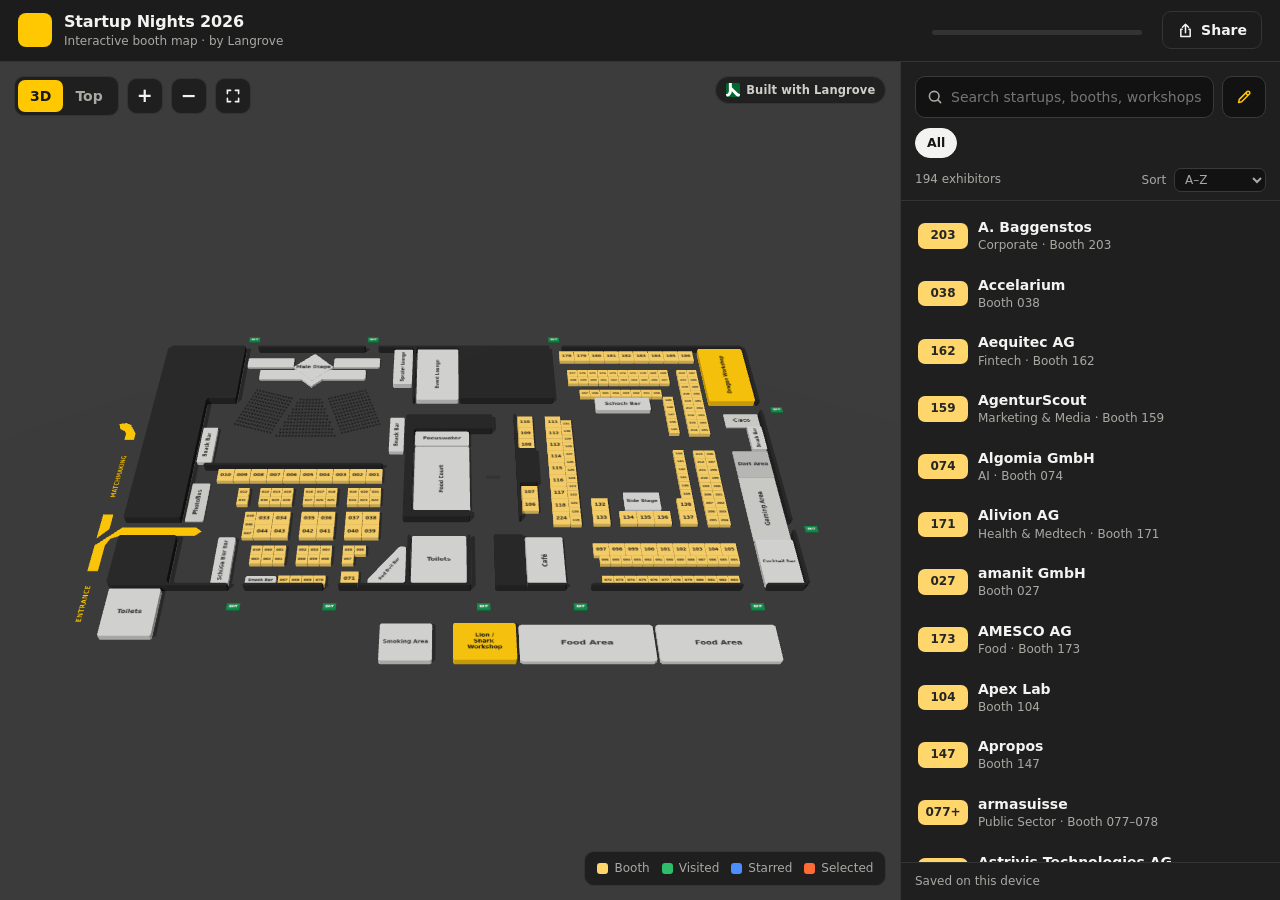
==== site/index.html @ 7b2c3d06 "Add a public live chat with photo uploads Everyone at the event can read the chat; signed-in visitor" ====
<!doctype html>
<html lang="en">
<head>
  <meta charset="utf-8">
  <meta name="viewport" content="width=device-width, initial-scale=1, viewport-fit=cover, interactive-widget=resizes-content">
  <title>Startup Nights 2026 Booth Map</title>
  <meta name="description" content="Interactive 3D floor plan of Startup Nights 2026: find every startup's booth, read what they do, mark booths you visited and keep notes.">
  <meta name="theme-color" content="#1c1c1c">
  <meta name="apple-mobile-web-app-capable" content="yes">
  <meta name="mobile-web-app-capable" content="yes">
  <meta name="apple-mobile-web-app-status-bar-style" content="black-translucent">
  <meta name="apple-mobile-web-app-title" content="SN26 Map">
  <link rel="apple-touch-icon" href="icon-180.png">
  <link rel="manifest" href="manifest.webmanifest">
  <link rel="icon" href="data:image/svg+xml,%3Csvg xmlns='http://www.w3.org/2000/svg' viewBox='0 0 32 32'%3E%3Crect width='32' height='32' rx='7' fill='%231c1c1c'/%3E%3Crect x='7' y='7' width='8' height='8' rx='2' fill='%23ffc800'/%3E%3Crect x='17' y='7' width='8' height='8' rx='2' fill='%232ebd6b'/%3E%3Crect x='7' y='17' width='8' height='8' rx='2' fill='%234c8dff'/%3E%3Crect x='17' y='17' width='8' height='8' rx='2' fill='%23ffc800'/%3E%3C/svg%3E">
  <link rel="stylesheet" href="css/app.css">
</head>
<body>
  <header class="topbar">
    <div class="brand">
      <span class="brand-mark" aria-hidden="true"></span>
      <div>
        <h1>Startup Nights 2026</h1>
        <p><span class="sub-long">Interactive booth map · by Langrove</span><span class="sub-short">created by Langrove</span></p>
      </div>
    </div>
    <div class="progress" id="progress" aria-live="polite">
      <div class="progress-text" id="progressText"><strong id="visitedCount">0</strong> of <span id="totalCount">0</span> visited · <span id="starCount">0</span> starred</div>
      <div class="progress-text" id="progressSignedOut" hidden>Sign in to track the booths you visit</div>
      <div class="progress-bar" aria-hidden="true"><span id="progressFill"></span></div>
    </div>
    <div class="account">
      <span class="sync" id="syncStatus" hidden></span>
      <button class="btn ghost chat-btn" id="chatBtn" type="button" aria-label="Open the live chat" aria-controls="chat" aria-expanded="false" hidden><svg viewBox="0 0 20 20" width="17" height="17" aria-hidden="true"><path d="M4 3.8h12a1.6 1.6 0 0 1 1.6 1.6v7.2a1.6 1.6 0 0 1-1.6 1.6H9.2l-4.1 3v-3H4a1.6 1.6 0 0 1-1.6-1.6V5.4A1.6 1.6 0 0 1 4 3.8z" fill="none" stroke="currentColor" stroke-width="1.7" stroke-linejoin="round"/></svg><span class="chat-label">Live chat</span><span class="chat-badge" id="chatBadge" hidden></span></button>
      <button class="btn ghost share-btn" id="shareBtn" type="button" aria-label="Share the booth map"><svg viewBox="0 0 20 20" width="17" height="17" aria-hidden="true"><path d="M10 12.5V2.8M6.4 6.2L10 2.6l3.6 3.6M6 8.5H4.5v8.5h11V8.5H14" fill="none" stroke="currentColor" stroke-width="1.8" stroke-linecap="round" stroke-linejoin="round"/></svg><span class="share-label">Share</span></button>
      <button class="btn ghost" id="accountBtn" type="button">Sign in</button>
    </div>
  </header>

  <main class="layout">
    <section class="map-pane" aria-label="Floor plan">
      <div class="map" id="map"></div>

      <div class="map-tools" role="toolbar" aria-label="Map controls">
        <div class="seg" role="group" aria-label="View">
          <button type="button" id="view3d" class="active" aria-pressed="true">3D</button>
          <button type="button" id="view2d" aria-pressed="false">Top</button>
        </div>
        <button type="button" class="icon-btn" id="zoomIn" aria-label="Zoom in">+</button>
        <button type="button" class="icon-btn" id="zoomOut" aria-label="Zoom out">−</button>
        <button type="button" class="icon-btn" id="resetView" aria-label="Show the whole hall" title="Show the whole hall">
          <svg viewBox="0 0 20 20" width="16" height="16" aria-hidden="true"><path d="M3 7V3h4M13 3h4v4M17 13v4h-4M7 17H3v-4" fill="none" stroke="currentColor" stroke-width="2" stroke-linecap="round"/></svg>
        </button>
      </div>

      <div class="legend" aria-label="Legend">
        <span><i style="--c: var(--booth)"></i>Booth</span>
        <span><i style="--c: var(--visited)"></i>Visited</span>
        <span><i style="--c: var(--star)"></i>Starred</span>
        <span><i style="--c: var(--selected)"></i>Selected</span>
      </div>

      <button type="button" class="made-by" id="madeBy" title="This map was built with Langrove. Tap to see the Langrove booth.">
        <img src="img/langrove-logo.svg" alt="" width="14" height="14"><span><span class="made-long">Built with </span>Langrove</span>
      </button>

      <div class="welcome" id="welcome" role="status" hidden>
        <p><strong>Welcome!</strong> Have a great time at Startup Nights. This map was built by Langrove, say hi at booth 082.</p>
        <button type="button" class="welcome-close" id="welcomeClose">Got it</button>
      </div>

      <div class="tooltip" id="tooltip" role="status" hidden></div>
      <div class="gesture-hint" id="gestureHint" hidden>Drag to rotate · pinch to zoom · two fingers to move</div>
      <div class="name-tag" id="nameTag" hidden></div>

      <article class="detail" id="detail" hidden aria-labelledby="detailName">
        <button type="button" class="close" id="detailClose" aria-label="Close details">×</button>
        <div class="detail-head">
          <div class="chips" id="detailChips"></div>
          <h2 id="detailName"></h2>
        </div>
        <p class="detail-desc" id="detailDesc"></p>
        <div class="detail-links" id="detailLinks"></div>
        <div id="personalSection">
        <div class="detail-actions" id="detailActions">
          <button type="button" class="toggle visited" id="toggleVisited" aria-pressed="false">
            <svg viewBox="0 0 20 20" width="16" height="16" aria-hidden="true"><path d="M4 10.5l4 4 8-9" fill="none" stroke="currentColor" stroke-width="2.4" stroke-linecap="round" stroke-linejoin="round"/></svg>
            <span>Mark visited</span>
          </button>
          <button type="button" class="toggle star" id="toggleStar" aria-pressed="false">
            <svg viewBox="0 0 20 20" width="16" height="16" aria-hidden="true"><path d="M10 2.5l2.3 4.8 5.2.7-3.8 3.6.9 5.2L10 14.3l-4.6 2.5.9-5.2L2.5 8l5.2-.7z" fill="currentColor"/></svg>
            <span>Interested</span>
          </button>
        </div>
        <div id="notesBlock">
          <label class="notes-label" for="noteInput"><span>My notes <span class="private">only you can see them</span></span></label>
          <textarea id="noteInput" rows="3" maxlength="4000" placeholder="Who did you talk to? Follow-ups, ideas…"></textarea>
        </div>
        <div class="signin-prompt" id="signinPrompt" hidden>
          <p>Sign in to mark booths you visited and keep private notes.</p>
          <button type="button" class="btn primary small" id="signinFromDetail">Sign in</button>
        </div>
        </div>

        <section class="booth-notes" id="boothNotes" hidden aria-labelledby="boothNotesTitle">
          <h3 id="boothNotesTitle">Your booth: visitor notes <span class="count" id="boothNotesCount"></span></h3>
          <p class="private-line">Only you can see these. Note who stopped by and their feedback.</p>
          <form id="boothNoteForm" class="bn-form" novalidate>
            <div class="bn-row">
              <input id="bnPerson" type="text" maxlength="200" placeholder="Visitor name" aria-label="Visitor name" autocomplete="off">
              <input id="bnContact" type="text" maxlength="200" placeholder="Company, email or phone" aria-label="Company, email or phone (optional)" autocomplete="off">
            </div>
            <textarea id="bnNote" rows="2" maxlength="4000" placeholder="Feedback, questions, follow-up…" aria-label="Feedback"></textarea>
            <div class="bn-actions">
              <button type="button" class="btn ghost small" id="bnExport">Export</button>
              <button type="submit" class="btn primary small">Add note</button>
            </div>
          </form>
          <ul class="bn-list" id="boothNoteList"></ul>
        </section>

        <button type="button" class="link-btn" id="ownBoothBtn"></button>
      </article>

      <div class="loading" id="loading">Loading the hall…</div>
    </section>

    <aside class="sidebar" aria-label="Exhibitors and places">
      <button type="button" class="sheet-handle" id="sheetHandle" aria-label="Hide the list and show the map" aria-expanded="true"><span></span></button>
      <div class="side-head">
        <div class="search-row">
          <div class="search" id="searchBox">
            <svg viewBox="0 0 20 20" width="16" height="16" aria-hidden="true"><circle cx="9" cy="9" r="6" fill="none" stroke="currentColor" stroke-width="2"/><path d="M13.5 13.5L17 17" stroke="currentColor" stroke-width="2" stroke-linecap="round"/></svg>
            <input id="search" type="search" placeholder="Search startups, booths, workshops…" autocomplete="off" aria-label="Search exhibitors and places">
            <button type="button" class="search-clear" id="searchClear" aria-label="Clear search" title="Clear search" hidden><svg viewBox="0 0 20 20" width="12" height="12" aria-hidden="true"><path d="M5.5 5.5l9 9M14.5 5.5l-9 9" stroke="currentColor" stroke-width="2.6" stroke-linecap="round"/></svg></button>
          </div>
          <button type="button" class="notes-btn" id="notesBtn" aria-label="My notes" title="My notes" aria-pressed="false"><svg viewBox="0 0 20 20" width="18" height="18" aria-hidden="true"><path d="M4 16l.8-3.4 8.6-8.6a1.6 1.6 0 0 1 2.3 0l.3.3a1.6 1.6 0 0 1 0 2.3l-8.6 8.6L4 16z" fill="none" stroke="currentColor" stroke-width="1.7" stroke-linejoin="round"/><path d="M11.8 5.6l2.6 2.6" stroke="currentColor" stroke-width="1.7"/></svg></button>
          <button type="button" class="notes-btn chat-btn-sm" id="chatBtnSm" aria-label="Open the live chat" title="Live chat" aria-controls="chat" aria-expanded="false" hidden><svg viewBox="0 0 20 20" width="19" height="19" aria-hidden="true"><path d="M4 3.8h12a1.6 1.6 0 0 1 1.6 1.6v7.2a1.6 1.6 0 0 1-1.6 1.6H9.2l-4.1 3v-3H4a1.6 1.6 0 0 1-1.6-1.6V5.4A1.6 1.6 0 0 1 4 3.8z" fill="none" stroke="currentColor" stroke-width="1.7" stroke-linejoin="round"/></svg><span class="chat-badge" id="chatBadgeSm" hidden></span></button>
        </div>
        <div class="filters" role="group" aria-label="Filter">
          <button type="button" class="chip active" data-filter="all" aria-pressed="true">All</button>
          <button type="button" class="chip" data-filter="notes" aria-pressed="false">Notes</button>
          <button type="button" class="chip" data-filter="places" aria-pressed="false">Places</button>
          <button type="button" class="chip" data-filter="star" aria-pressed="false">Starred</button>
          <button type="button" class="chip" data-filter="todo" aria-pressed="false">To visit</button>
          <button type="button" class="chip" data-filter="visited" aria-pressed="false">Visited</button>
        </div>
        <div class="list-meta">
          <span id="resultCount"></span>
          <label class="sort">Sort
            <select id="sort" aria-label="Sort exhibitors">
              <option value="name">A–Z</option>
              <option value="booth">Booth no.</option>
            </select>
          </label>
        </div>
      </div>
      <div class="notes-composer" id="notesComposer" hidden>
        <label class="nc-label" for="gnInput"><span id="gnLabel">New note</span><span class="private">only you can see your notes</span></label>
        <textarea id="gnInput" rows="3" maxlength="8000" placeholder="People you met, ideas, things to follow up…"></textarea>
        <div class="nc-actions">
          <button type="button" class="btn ghost small" id="gnCancel" hidden>Cancel</button>
          <button type="button" class="btn primary small" id="gnSave">Add note</button>
        </div>
      </div>
      <ul class="list" id="list" aria-label="Startups"></ul>
      <div class="side-foot">
        <button type="button" class="btn ghost small" id="exportBtn">Export my notes</button>
        <span class="foot-note" id="footNote">Sign in to save marks and notes</span>
      </div>
    </aside>

    <section class="chat" id="chat" aria-labelledby="chatTitle" hidden>
      <div class="chat-head">
        <span class="chat-dot" id="chatDot" aria-hidden="true"></span>
        <div class="chat-titles">
          <h2 id="chatTitle">Live chat</h2>
          <p id="chatSub">Everyone at the event can read this</p>
        </div>
        <button type="button" class="close" id="chatClose" aria-label="Close the chat">×</button>
      </div>
      <div class="chat-body">
        <div class="chat-scroll" id="chatScroll">
          <button type="button" class="link-btn chat-older" id="chatOlder" hidden>Load earlier messages</button>
          <ol class="chat-list" id="chatList" aria-label="Messages"></ol>
          <p class="chat-empty" id="chatEmpty" hidden>No messages yet. Say hi to everyone at Startup Nights!</p>
        </div>
        <button type="button" class="chat-jump" id="chatJump" hidden>New messages ↓</button>
      </div>
      <div class="chat-foot">
        <div class="chat-signin" id="chatSignin" hidden>
          <p>Sign in with your email to post. Your email is never shown.</p>
          <button type="button" class="btn primary" id="chatSigninBtn">Sign in to chat</button>
        </div>
        <form class="chat-name" id="chatNameForm" novalidate hidden>
          <label for="chatNameInput">Your name in the chat</label>
          <div class="chat-name-row">
            <input id="chatNameInput" type="text" maxlength="30" autocomplete="nickname" placeholder="e.g. Anna from Acme" required>
            <button type="submit" class="btn primary" id="chatNameSave">Join</button>
          </div>
          <p class="chat-fine">Everyone can see this name. Your email stays private.</p>
          <p class="form-error" id="chatNameError" role="alert"></p>
        </form>
        <form class="chat-compose" id="chatForm" novalidate hidden>
          <div class="chat-attach" id="chatAttach" hidden>
            <img id="chatPreview" alt="Photo to send">
            <span id="chatAttachInfo">Photo ready to send</span>
            <button type="button" class="chat-attach-x" id="chatAttachRemove" aria-label="Remove the photo">×</button>
          </div>
          <div class="chat-row">
            <button type="button" class="chat-icon" id="chatPhotoBtn" aria-label="Add a photo" title="Add a photo"><svg viewBox="0 0 20 20" width="20" height="20" aria-hidden="true"><rect x="2.5" y="4" width="15" height="12" rx="2" fill="none" stroke="currentColor" stroke-width="1.7"/><circle cx="7.2" cy="8.4" r="1.5" fill="currentColor"/><path d="M3 14.2l4.3-3.6 3.2 2.6 2.4-1.9 4.2 3.4" fill="none" stroke="currentColor" stroke-width="1.6" stroke-linejoin="round"/></svg></button>
            <input type="file" id="chatFile" accept="image/*" hidden>
            <textarea id="chatInput" rows="1" maxlength="1000" enterkeyhint="send" placeholder="Message everyone…" aria-label="Message"></textarea>
            <button type="submit" class="chat-send" id="chatSend" aria-label="Send"><svg viewBox="0 0 20 20" width="18" height="18" aria-hidden="true"><path d="M10 16V4.5M5 9l5-5 5 5" fill="none" stroke="currentColor" stroke-width="2.2" stroke-linecap="round" stroke-linejoin="round"/></svg></button>
          </div>
          <p class="form-error chat-error" id="chatError" role="alert"></p>
          <p class="chat-fine">Posting as <strong id="chatAs"></strong> · <button type="button" class="link-btn" id="chatRename">Change name</button></p>
        </form>
      </div>
    </section>
  </main>

  <dialog class="modal" id="authModal" aria-labelledby="authTitle">
    <form method="dialog" class="modal-body" id="authForm" novalidate>
      <button type="button" class="close" id="authClose" aria-label="Close">×</button>
      <h2 id="authTitle">Sign in</h2>
      <p class="muted" id="authIntro">Sign in with your email to mark booths you visit and keep private notes. Only you can see them, on any device.</p>
      <div id="stepEmail">
        <label for="authEmail">Email</label>
        <input id="authEmail" type="email" autocomplete="email" inputmode="email" placeholder="you@example.com" required>
      </div>
      <div id="stepCode" hidden>
        <label for="authCode">6-digit code sent to <span id="authEmailEcho"></span></label>
        <input id="authCode" type="text" inputmode="numeric" autocomplete="one-time-code" pattern="[0-9]*" maxlength="8" placeholder="123456">
      </div>
      <div id="stepSignedIn" hidden>
        <p>Signed in as <strong id="authWho"></strong>. Your marks and notes are private to this account.</p>
        <p class="muted" id="authOwnBooth"></p>
        <button type="button" class="link-btn danger-link" id="authDeleteStart">Delete my account</button>
      </div>
      <div id="stepDelete" hidden>
        <p>This permanently deletes your account, the booths you marked, your notes and any visitor notes for your booth. This cannot be undone.</p>
      </div>
      <p class="form-error" id="authError" role="alert"></p>
      <div class="modal-actions">
        <button type="button" class="btn ghost" id="authBrowse" hidden>Just browse the map</button>
        <button type="button" class="btn ghost" id="authBack" hidden>Use another email</button>
        <button type="button" class="btn ghost" id="authCancelDelete" hidden>Keep my account</button>
        <button type="submit" class="btn primary" id="authSubmit">Send code</button>
      </div>
    </form>
  </dialog>

  <dialog class="modal share-modal" id="shareModal" aria-labelledby="shareTitle">
    <div class="modal-body">
      <button type="button" class="close" id="shareClose" aria-label="Close">×</button>
      <h2 id="shareTitle">Share the booth map</h2>
      <p class="muted">Scan the code to open the map on another phone, or send the link.</p>
      <img class="share-qr" src="img/qr-live.svg" alt="QR code for startup-nights-2026.ttm.devcore.build" width="200" height="200">
      <div class="share-url">
        <input id="shareUrl" type="text" readonly aria-label="Link to the booth map">
        <button type="button" class="btn primary" id="copyLink">Copy link</button>
      </div>
      <div class="share-targets">
        <a class="share-target" id="shareWhatsApp" target="_blank" rel="noopener noreferrer">
          <span class="st-icon" style="--c:#25d366"><svg viewBox="0 0 24 24" width="20" height="20" aria-hidden="true"><path d="M12 3.2a8.7 8.7 0 0 0-7.5 13.1L3.3 20.8l4.6-1.2A8.7 8.7 0 1 0 12 3.2z" fill="none" stroke="#fff" stroke-width="1.8" stroke-linejoin="round"/><path d="M9.2 8.3c.2-.4.4-.4.7-.4h.5c.2 0 .4 0 .5.4l.7 1.6c.1.2 0 .4-.1.6l-.5.6c.6 1.1 1.5 2 2.6 2.6l.6-.5c.2-.2.4-.2.6-.1l1.6.7c.3.1.4.3.4.5v.5c0 .3 0 .5-.4.7-.5.3-1.2.5-1.9.4-2.6-.5-4.8-2.7-5.3-5.3-.1-.7.1-1.4.4-1.9z" fill="#fff"/></svg></span>
          WhatsApp
        </a>
        <a class="share-target" id="shareSms">
          <span class="st-icon" style="--c:#34c759"><svg viewBox="0 0 24 24" width="20" height="20" aria-hidden="true"><path d="M12 4C7 4 3.5 7.1 3.5 11c0 2.1 1 3.9 2.7 5.2L5.6 20l3.7-2.2c.9.2 1.8.3 2.7.3 5 0 8.5-3.1 8.5-7.1S17 4 12 4z" fill="#fff"/></svg></span>
          Messages
        </a>
        <a class="share-target" id="shareEmail">
          <span class="st-icon" style="--c:#4c8dff"><svg viewBox="0 0 24 24" width="20" height="20" aria-hidden="true"><rect x="3.5" y="5.5" width="17" height="13" rx="2" fill="none" stroke="#fff" stroke-width="1.8"/><path d="M4.5 7l7.5 6 7.5-6" fill="none" stroke="#fff" stroke-width="1.8" stroke-linejoin="round"/></svg></span>
          Email
        </a>
        <button type="button" class="share-target" id="shareMore" hidden>
          <span class="st-icon" style="--c:#555"><svg viewBox="0 0 20 20" width="19" height="19" aria-hidden="true"><path d="M10 12.5V2.8M6.4 6.2L10 2.6l3.6 3.6M6 8.5H4.5v8.5h11V8.5H14" fill="none" stroke="#fff" stroke-width="1.8" stroke-linecap="round" stroke-linejoin="round"/></svg></span>
          More
        </button>
      </div>
    </div>
  </dialog>

  <dialog class="photo-modal" id="photoModal" aria-label="Photo">
    <img id="photoFull" alt="">
    <button type="button" class="close" id="photoClose" aria-label="Close the photo">×</button>
  </dialog>

  <div class="toast" id="toast" role="status" hidden></div>

  <!-- Langrove's browser client: live updates for the chat. Absent locally, where the chat polls. -->
  <script src="/_devcore/client.js" defer></script>
  <script type="module" src="js/main.js"></script>
</body>
</html>
---- site/css/app.css ----
:root {
  --bg: #161616;
  --panel: #1f1f1f;
  --panel-2: #282828;
  --line: #343434;
  --text: #f3f3f1;
  --muted: #a9a9a4;
  --accent: #ffc800;
  --booth: #ffd66b;
  --visited: #2ebd6b;
  --star: #4c8dff;
  --selected: #ff6b35;
  --danger: #ff6b6b;
  --radius: 12px;
  --side-w: 380px;
  --font: "Inter", "Segoe UI", system-ui, -apple-system, Roboto, sans-serif;
  color-scheme: dark;
}

* { box-sizing: border-box; }

html, body {
  height: 100%;
  margin: 0;
  background: var(--bg);
  color: var(--text);
  font: 14px/1.45 var(--font);
  -webkit-font-smoothing: antialiased;
}

body {
  display: flex;
  flex-direction: column;
  height: 100dvh;
  overflow: hidden;
}

button, input, select, textarea { font: inherit; color: inherit; }
button { cursor: pointer; }
[hidden] { display: none !important; }
:focus-visible { outline: 2px solid var(--accent); outline-offset: 2px; }

/* ---------- top bar ---------- */
.topbar {
  display: flex;
  align-items: center;
  gap: 20px;
  padding: max(10px, env(safe-area-inset-top)) max(18px, env(safe-area-inset-right)) 10px max(18px, env(safe-area-inset-left));
  background: #1c1c1c;
  border-bottom: 1px solid var(--line);
  flex: 0 0 auto;
}
.brand { display: flex; align-items: center; gap: 12px; min-width: 0; }
.brand-mark { width: 34px; height: 34px; flex: 0 0 auto; display: block; border-radius: 8px; background: var(--accent); }
.brand h1 { margin: 0; font-size: 16px; font-weight: 800; letter-spacing: -0.01em; white-space: nowrap; }
.brand p { margin: 0; color: var(--muted); font-size: 12px; }
.sub-short { display: none; }

.progress { margin-left: auto; min-width: 210px; }
.progress-text { font-size: 12.5px; color: var(--muted); white-space: nowrap; }
.progress-text strong { color: var(--text); }
.progress-bar { height: 5px; margin-top: 5px; border-radius: 99px; background: #333; overflow: hidden; }
.progress-bar span { display: block; height: 100%; width: 0; background: var(--visited); transition: width .4s ease; }

.account { display: flex; align-items: center; gap: 8px; }
.share-btn { display: inline-flex; align-items: center; gap: 7px; }

/* Share window */
.modal { max-height: calc(100dvh - 24px); overflow: auto; }
.share-modal { width: min(400px, calc(100vw - 32px)); }
.share-modal h2 { margin-bottom: 4px; }
.share-modal .muted { margin: 0; font-size: 13.5px; }
.share-qr {
  display: block; width: 200px; height: 200px; margin: 16px auto 14px;
  border-radius: 12px; background: #fff;
}
.share-url { display: flex; gap: 8px; }
.share-url input {
  flex: 1; min-width: 0; padding: 9px 10px; border-radius: 9px;
  background: #121212; border: 1px solid #3a3a3a; color: var(--text); font-size: 13px;
}
.share-targets { display: grid; grid-template-columns: repeat(auto-fit, minmax(76px, 1fr)); gap: 8px; margin-top: 12px; }
.share-target {
  display: flex; flex-direction: column; align-items: center; justify-content: center; gap: 6px;
  min-height: 72px; padding: 10px 6px; border-radius: 11px;
  background: #262626; border: 1px solid #343434; color: var(--text);
  font: 600 12.5px var(--font); text-decoration: none;
}
.share-target:hover { background: #2f2f2f; border-color: #454545; }
.st-icon { width: 34px; height: 34px; border-radius: 50%; display: grid; place-items: center; background: var(--c); }
.sync { font-size: 12px; color: var(--muted); white-space: nowrap; }
.sync.ok::before, .sync.busy::before, .sync.err::before {
  content: ""; display: inline-block; width: 7px; height: 7px; border-radius: 50%; margin-right: 6px; vertical-align: 1px;
}
.sync.ok::before { background: var(--visited); }
.sync.busy::before { background: var(--accent); }
.sync.err::before { background: var(--danger); }

.btn {
  border: 1px solid var(--line);
  background: var(--panel-2);
  border-radius: 9px;
  padding: 8px 14px;
  font-weight: 600;
  white-space: nowrap;
}
.btn:hover { border-color: #4a4a4a; background: #303030; }
.btn.primary { background: var(--accent); color: #1a1a1a; border-color: var(--accent); }
.btn.primary:hover { background: #ffd43a; }
.btn.primary:disabled { opacity: .6; cursor: wait; }
.btn.ghost { background: transparent; }
.btn.danger { background: #d64545; border-color: #d64545; color: #fff; }
.btn.danger:hover { background: #e05555; }
.btn.danger:disabled { opacity: .6; cursor: wait; }
.danger-link { color: #ff9a9a; margin-top: 4px; }
.danger-link:hover { color: #ffbcbc; }
.toast {
  position: fixed; left: 50%; bottom: calc(24px + env(safe-area-inset-bottom)); transform: translateX(-50%); z-index: 20;
  max-width: calc(100% - 32px); padding: 11px 16px; border-radius: 10px;
  background: #262626; border: 1px solid #3c3c3c; color: var(--text); font-size: 13.5px;
  box-shadow: 0 12px 30px rgba(0, 0, 0, .45);
}
.btn.small { padding: 6px 10px; font-size: 12.5px; }

/* ---------- layout ---------- */
.layout { flex: 1 1 auto; display: flex; min-height: 0; }
.map-pane { position: relative; flex: 1 1 auto; min-width: 0; overflow: hidden; }
.map { position: absolute; inset: 0; }
.map canvas { display: block; width: 100%; height: 100%; touch-action: none; outline: none; }

.sidebar {
  flex: 0 0 var(--side-w);
  display: flex;
  flex-direction: column;
  min-height: 0;
  background: var(--panel);
  border-left: 1px solid var(--line);
}

/* ---------- map overlays ---------- */
.map-tools {
  position: absolute; top: 14px; left: 14px;
  display: flex; gap: 8px; align-items: center;
}
.seg {
  display: flex; padding: 3px; border-radius: 10px;
  background: rgba(28, 28, 28, .88); border: 1px solid var(--line);
  backdrop-filter: blur(8px);
}
.seg button {
  border: 0; background: transparent; padding: 6px 12px; border-radius: 7px; font-weight: 700; color: var(--muted);
}
.seg button.active { background: var(--accent); color: #1a1a1a; }
.icon-btn {
  width: 36px; height: 36px; display: grid; place-items: center;
  border-radius: 10px; border: 1px solid var(--line);
  background: rgba(28, 28, 28, .88); backdrop-filter: blur(8px);
  font-size: 19px; font-weight: 600; line-height: 1;
}
.icon-btn:hover, .seg button:not(.active):hover { color: var(--text); background: #333; }

.legend {
  position: absolute; right: 14px; bottom: 14px;
  display: flex; gap: 12px; flex-wrap: wrap;
  padding: 8px 12px; border-radius: 10px;
  background: rgba(28, 28, 28, .88); border: 1px solid var(--line); backdrop-filter: blur(8px);
  font-size: 12px; color: var(--muted);
}
.legend span { display: inline-flex; align-items: center; gap: 6px; }
.legend i { width: 11px; height: 11px; border-radius: 3px; background: var(--c); display: inline-block; }

.tooltip {
  position: absolute; pointer-events: none; z-index: 5;
  transform: translate(14px, 14px);
  max-width: 260px;
  padding: 7px 10px; border-radius: 8px;
  background: rgba(16, 16, 16, .94); border: 1px solid #3c3c3c;
  font-size: 12.5px; box-shadow: 0 6px 20px rgba(0, 0, 0, .35);
}
.tooltip b { display: block; font-size: 13px; }
.tooltip span { color: var(--muted); }

.name-tag {
  position: absolute; z-index: 4; pointer-events: none;
  transform: translate(-50%, -100%);
  padding: 5px 10px; border-radius: 99px;
  background: var(--selected); color: #fff; font-weight: 700; font-size: 13px;
  white-space: nowrap; box-shadow: 0 6px 18px rgba(0, 0, 0, .35);
}

.detail {
  position: absolute; left: 14px; bottom: 14px; z-index: 6;
  width: min(400px, calc(100% - 28px));
  max-height: calc(100% - 78px);
  overflow: auto;
  padding: 16px 16px 14px;
  border-radius: var(--radius);
  background: rgba(24, 24, 24, .97);
  border: 1px solid #3a3a3a;
  box-shadow: 0 18px 50px rgba(0, 0, 0, .45);
}
.detail .close, .modal .close {
  position: absolute; top: 8px; right: 8px;
  width: 32px; height: 32px; border-radius: 8px; border: 0;
  background: transparent; color: var(--muted); font-size: 22px; line-height: 1;
}
.detail .close:hover, .modal .close:hover { background: #333; color: var(--text); }
.detail-head h2 { margin: 6px 36px 6px 0; font-size: 19px; line-height: 1.25; letter-spacing: -0.01em; }
.chips { display: flex; gap: 6px; flex-wrap: wrap; padding-right: 30px; }
.tag {
  display: inline-flex; align-items: center; gap: 5px;
  padding: 2px 8px; border-radius: 99px; font-size: 12px; font-weight: 600;
  background: #303030; color: var(--muted);
}
.tag.booth { background: rgba(255, 200, 0, .15); color: var(--accent); }
.tag.warn { background: rgba(255, 255, 255, .06); color: #c9c9c4; }
.detail-desc { margin: 4px 0 10px; color: #dcdcd8; }
.detail-desc.muted { color: var(--muted); font-style: italic; }
.detail-links { display: flex; gap: 14px; flex-wrap: wrap; margin-bottom: 12px; }
.detail-links a { color: var(--accent); font-weight: 600; text-decoration: none; }
.detail-links a:hover { text-decoration: underline; }
.detail-actions { display: flex; gap: 8px; margin-bottom: 12px; }
.toggle {
  flex: 1; display: inline-flex; align-items: center; justify-content: center; gap: 7px;
  padding: 9px 10px; border-radius: 9px; font-weight: 700;
  border: 1px solid var(--line); background: var(--panel-2); color: var(--text);
}
.toggle:hover { background: #333; }
.toggle.visited[aria-pressed="true"] { background: var(--visited); border-color: var(--visited); color: #fff; }
.toggle.star[aria-pressed="true"] { background: var(--star); border-color: var(--star); color: #fff; }
.notes-label { display: flex; justify-content: space-between; font-size: 12.5px; color: var(--muted); margin-bottom: 5px; }
textarea, .modal input {
  width: 100%; resize: vertical; min-height: 64px;
  padding: 9px 10px; border-radius: 9px;
  background: #121212; border: 1px solid #3a3a3a; color: var(--text);
}
textarea:focus, .modal input:focus { border-color: var(--accent); outline: none; }

.loading {
  position: absolute; inset: 0; display: grid; place-items: center;
  color: var(--muted); background: var(--bg); z-index: 8; transition: opacity .3s;
}
.loading.gone { opacity: 0; pointer-events: none; }

/* ---------- sidebar ---------- */
.side-head { padding: 14px 14px 8px; border-bottom: 1px solid var(--line); }
.search {
  display: flex; align-items: center; gap: 8px;
  padding: 0 11px; border-radius: 10px; background: #121212; border: 1px solid #3a3a3a; color: var(--muted);
}
.search:focus-within { border-color: var(--accent); }
.search input { flex: 1; min-width: 0; padding: 10px 0; border: 0; background: transparent; outline: none; }
/* Our own clear button replaces the browser's (which iOS does not show at all). */
.search input::-webkit-search-cancel-button,
.search input::-webkit-search-decoration { -webkit-appearance: none; appearance: none; display: none; }
.search-clear {
  position: relative; flex: 0 0 auto; display: grid; place-items: center;
  width: 22px; height: 22px; margin-right: -3px; padding: 0;
  border: 0; border-radius: 50%; background: #5a5a57; color: #121212; cursor: pointer;
}
.search-clear:hover { background: #7a7a76; }
.search-clear:focus-visible { outline: 2px solid var(--accent); outline-offset: 2px; }
.search-clear::before { content: ''; position: absolute; inset: -10px; } /* bigger hit area */
.filters { display: flex; gap: 6px; flex-wrap: nowrap; overflow-x: auto; margin-top: 10px; scrollbar-width: none; }
.filters::-webkit-scrollbar { display: none; }
.chip {
  flex: 0 0 auto;
  padding: 5px 11px; border-radius: 99px; font-size: 12.5px; font-weight: 600;
  border: 1px solid var(--line); background: transparent; color: var(--muted);
}
.chip:hover { color: var(--text); border-color: #4a4a4a; }
.chip.active { background: var(--text); color: #161616; border-color: var(--text); }
.list-meta { display: flex; justify-content: space-between; align-items: center; margin-top: 10px; font-size: 12px; color: var(--muted); }
.sort select { margin-left: 4px; padding: 3px 6px; border-radius: 7px; background: #121212; border: 1px solid #3a3a3a; }

.list { list-style: none; margin: 0; padding: 6px; overflow-y: auto; flex: 1 1 auto; min-height: 0; overscroll-behavior: contain; }
.item {
  display: flex; align-items: center; gap: 4px;
  padding: 3px 6px 3px 3px; border-radius: 10px;
  border: 1px solid transparent;
}
.item:hover { background: #262626; }
.item[aria-current="true"] { background: rgba(255, 107, 53, .12); border-color: rgba(255, 107, 53, .55); }
.item-main {
  flex: 1; min-width: 0;
  display: grid; grid-template-columns: 50px 1fr; align-items: center; gap: 10px;
  padding: 6px 7px; border: 0; border-radius: 8px; background: transparent; text-align: left;
}
.item .txt { display: flex; flex-direction: column; min-width: 0; }
.item .num {
  font-size: 12px; font-weight: 800; text-align: center;
  padding: 4px 0; border-radius: 7px; background: var(--booth); color: #262626;
  font-variant-numeric: tabular-nums;
}
.item.is-visited .num { background: var(--visited); color: #fff; }
.item.is-star:not(.is-visited) .num { background: var(--star); color: #fff; }
.item .name { font-weight: 650; overflow: hidden; text-overflow: ellipsis; white-space: nowrap; }
.item .sub { font-size: 12px; color: var(--muted); overflow: hidden; text-overflow: ellipsis; white-space: nowrap; }
.item .marks { display: flex; gap: 2px; }
.mark-btn {
  width: 30px; height: 30px; display: grid; place-items: center;
  border: 0; border-radius: 8px; background: transparent; color: #5d5d5a;
}
.mark-btn:hover { background: #333; color: var(--text); }
.mark-btn.on.v { color: var(--visited); }
.mark-btn.on.s { color: var(--star); }
.empty { padding: 30px 16px; text-align: center; color: var(--muted); }

.side-foot {
  display: flex; align-items: center; justify-content: space-between; gap: 8px;
  padding: 10px 14px calc(10px + env(safe-area-inset-bottom)); border-top: 1px solid var(--line); font-size: 12px; color: var(--muted);
}

/* ---------- sign-in dialog ---------- */
.modal {
  border: 1px solid #3a3a3a; border-radius: 14px; padding: 0;
  background: #1d1d1d; color: var(--text); width: min(420px, calc(100vw - 32px));
  box-shadow: 0 24px 70px rgba(0, 0, 0, .6);
}
.modal::backdrop { background: rgba(0, 0, 0, .6); backdrop-filter: blur(2px); }
.modal-body { position: relative; padding: 22px; }
.modal h2 { margin: 0 30px 6px 0; font-size: 18px; }
.modal label { display: block; font-size: 12.5px; color: var(--muted); margin: 12px 0 6px; }
.modal input { min-height: 0; font-size: 16px; }
.muted { color: var(--muted); }
.form-error { color: var(--danger); min-height: 1.2em; margin: 10px 0 0; font-size: 13px; }
.modal-actions { display: flex; justify-content: flex-end; gap: 8px; margin-top: 8px; }

/* ---------- account-only features ---------- */
.private { color: var(--muted); font-weight: 400; font-size: 11.5px; margin-left: 4px; }
.private::before { content: "· "; }
.signin-prompt {
  display: flex; align-items: center; justify-content: space-between; gap: 12px;
  padding: 10px 12px; border-radius: 10px; background: #262626; border: 1px solid #343434;
}
.signin-prompt p { margin: 0; font-size: 13px; color: #d7d7d3; }
.tag.own { background: rgba(46, 189, 107, .16); color: #5fd894; }
.link-btn {
  display: block; margin: 12px 0 0; padding: 4px 0; border: 0; background: none;
  color: var(--muted); font-size: 12.5px; text-decoration: underline; text-underline-offset: 3px; text-align: left;
}
.link-btn:hover { color: var(--text); }
.item.mine .num { background: var(--visited); color: #fff; }
.item.mine { border-color: rgba(46, 189, 107, .35); margin-bottom: 4px; }
.no-backend .marks, .no-backend .chip:not([data-filter="all"]), .no-backend #exportBtn, .no-backend .link-btn { display: none !important; }

/* Visitor notes on your own booth (exhibitors) */
.booth-notes h3 { margin: 4px 0 2px; font-size: 14.5px; }
.booth-notes .count { color: var(--muted); font-weight: 500; }
.private-line { margin: 0 0 10px; font-size: 12.5px; color: var(--muted); }
.bn-form { display: grid; gap: 8px; }
.bn-row { display: grid; grid-template-columns: 1fr 1fr; gap: 8px; }
.bn-form input, .bn-form textarea {
  width: 100%; padding: 9px 10px; border-radius: 9px; min-height: 0;
  background: #121212; border: 1px solid #3a3a3a; color: var(--text);
}
.bn-form input:focus, .bn-form textarea:focus { border-color: var(--accent); outline: none; }
.bn-actions { display: flex; justify-content: flex-end; gap: 8px; }
.bn-list { list-style: none; margin: 12px 0 0; padding: 0; display: grid; gap: 8px; }
.bn-list li { position: relative; padding: 9px 40px 9px 11px; border-radius: 10px; background: #262626; border: 1px solid #333; }
.bn-list li.bn-empty { padding: 10px 12px; color: var(--muted); font-size: 13px; text-align: center; background: transparent; border-style: dashed; }
.bn-head { font-size: 13px; color: var(--muted); display: flex; flex-wrap: wrap; gap: 0 4px; align-items: baseline; }
.bn-head strong { color: var(--text); }
.bn-head time { margin-left: auto; font-size: 11.5px; }
.bn-list p { margin: 4px 0 0; font-size: 13.5px; white-space: pre-wrap; overflow-wrap: anywhere; }
.bn-del {
  position: absolute; top: 4px; right: 4px; width: 32px; height: 32px; border: 0; border-radius: 8px;
  background: transparent; color: var(--muted); font-size: 18px;
}
.bn-del:hover { background: #333; color: var(--text); }

/* "Built with Langrove" tag, top right of the map */
.made-by {
  position: absolute; top: 14px; right: 14px; z-index: 4;
  display: inline-flex; align-items: center; gap: 6px;
  padding: 5px 10px; border-radius: 99px;
  background: rgba(28, 28, 28, .82); border: 1px solid var(--line); backdrop-filter: blur(8px);
  color: #cfcfca; font-size: 11.5px; font-weight: 600; letter-spacing: .01em;
}
.made-by img { width: 14px; height: 14px; display: block; }
.made-by:hover { color: var(--text); border-color: #4a4a4a; }

/* First-login welcome */
.welcome {
  position: absolute; top: 66px; left: 50%; transform: translateX(-50%); z-index: 6;
  display: flex; align-items: center; gap: 14px;
  width: max-content; max-width: min(460px, calc(100% - 24px));
  padding: 12px 12px 12px 16px; border-radius: 12px;
  background: rgba(22, 22, 22, .96); border: 1px solid #3c3c3c; border-left: 3px solid var(--accent);
  box-shadow: 0 12px 34px rgba(0, 0, 0, .4);
}
.welcome p { margin: 0; font-size: 13.5px; line-height: 1.4; }
.map-pane:has(.welcome:not([hidden])) .legend { display: none; }
.welcome-close {
  flex: 0 0 auto; padding: 7px 12px; border-radius: 8px; border: 0;
  background: var(--accent); color: #1a1a1a; font-weight: 700; font-size: 13px;
}

/* ---------- search row with the My notes button ---------- */
.search-row { display: flex; gap: 8px; align-items: stretch; }
.search-row .search { flex: 1; min-width: 0; }
.notes-btn {
  flex: 0 0 auto; width: 44px; display: grid; place-items: center;
  border-radius: 10px; border: 1px solid #3a3a3a; background: #121212; color: var(--accent);
}
.notes-btn:hover { border-color: #5a5a5a; }
.notes-btn[aria-pressed="true"] { background: var(--accent); border-color: var(--accent); color: #1a1a1a; }

/* ---------- general notes ---------- */
.notes-composer { padding: 10px 14px 12px; border-bottom: 1px solid var(--line); background: #1b1b1b; flex: 0 0 auto; }
.nc-label { display: flex; justify-content: space-between; align-items: baseline; gap: 8px; font-size: 12.5px; color: var(--muted); margin-bottom: 6px; font-weight: 600; }
.nc-label .private::before { content: none; }
.notes-composer textarea { min-height: 72px; }
.nc-actions { display: flex; justify-content: flex-end; gap: 8px; margin-top: 8px; }
/* Short phones: keep the composer slim until it is used, so saved notes stay visible below it. */
@media (max-height: 700px) {
  .notes-composer { padding-top: 8px; padding-bottom: 8px; }
  .notes-composer textarea { min-height: 0; height: 68px; transition: height .15s ease; }
  .notes-composer textarea:focus, .notes-composer textarea:not(:placeholder-shown) { height: 112px; }
  .nc-actions { margin-top: 6px; }
}
.list .gnote { margin: 4px 6px 8px; padding: 10px 12px; border-radius: 10px; background: #262626; border: 1px solid #333; }
.list .gnote[aria-current="true"] { border-color: var(--accent); }
.gnote p { margin: 0; white-space: pre-wrap; overflow-wrap: anywhere; font-size: 13.5px; line-height: 1.45; }
.gn-meta { display: flex; align-items: center; justify-content: space-between; margin-top: 6px; font-size: 11.5px; color: var(--muted); }
.gn-actions { display: flex; gap: 2px; }
.gn-actions button { border: 0; background: none; color: var(--muted); padding: 4px 8px; font-size: 12px; font-weight: 600; border-radius: 6px; }
.gn-actions button:hover { color: var(--text); background: #333; }

/* ---------- places in the list ---------- */
.list .section {
  padding: 10px 10px 4px; font-size: 11.5px; font-weight: 700; letter-spacing: .06em;
  text-transform: uppercase; color: var(--muted);
}
.item.place .num { background: #343434; color: #f3f3f1; display: grid; place-items: center; }
.item.place.kind-workshop .num { background: var(--accent); color: #1a1a1a; }
.item.place.kind-stage .num { background: #8b5cf6; color: #fff; }
.item.place.kind-bar .num, .item.place.kind-food .num { background: #e0784a; color: #fff; }
.item.place.kind-exit .num { background: #0f8a4b; color: #fff; }

/* ---------- list sheet handle (phones) ---------- */
.sheet-handle {
  display: none; flex: 0 0 auto; width: 100%; height: 30px;
  align-items: center; justify-content: center;
  border: 0; background: transparent; cursor: grab; touch-action: none;
}
.sheet-handle span { width: 44px; height: 5px; border-radius: 3px; background: #5c5c5a; }
.sheet-handle:focus-visible { outline-offset: -4px; }

/* ---------- detail card when it lives in the sidebar (phones, short landscape) ---------- */
.sidebar > .detail {
  position: absolute; left: 0; right: 0; bottom: 0; top: auto; width: auto;
  max-height: 100%; margin: 0; z-index: 7;
  padding-bottom: calc(14px + env(safe-area-inset-bottom));
  border-radius: 14px 14px 0 0; border: 0; border-top: 2px solid var(--selected);
  background: #1d1d1d;
  box-shadow: 0 -12px 30px rgba(0, 0, 0, .45);
}
.sidebar > .detail .detail-head h2 { font-size: 17px; }

/* ---------- gesture hint (touch screens, first visit) ---------- */
.gesture-hint {
  position: absolute; left: 50%; top: 66px; z-index: 5; transform: translateX(-50%);
  padding: 7px 12px; border-radius: 99px; pointer-events: none;
  background: rgba(16, 16, 16, .9); border: 1px solid #3c3c3c;
  font-size: 12.5px; color: #e8e8e4; text-align: center;
  width: max-content; max-width: calc(100% - 24px);
  transition: opacity .4s;
}
.gesture-hint.gone { opacity: 0; }

.map-error {
  position: absolute; inset: 0; display: grid; place-items: center; padding: 24px;
  text-align: center; color: var(--muted);
}

.account .btn { max-width: 44vw; overflow: hidden; text-overflow: ellipsis; }
.btn-short { display: none; }
.btn-icon { display: none; vertical-align: middle; }

/* ---------- touch screens: 44px targets, no input zoom on iOS ---------- */
@media (pointer: coarse) {
  button, a, input, select, textarea, label { touch-action: manipulation; }
  body { -webkit-tap-highlight-color: transparent; }
  input, select, textarea, .search input { font-size: 16px; }
  .icon-btn { width: 44px; height: 44px; font-size: 21px; }
  .seg button { min-height: 42px; padding: 6px 15px; }
  .chip { min-height: 44px; padding: 6px 14px; font-size: 13.5px; }
  .mark-btn { width: 44px; height: 44px; }
  .detail .close, .modal .close { width: 44px; height: 44px; top: 4px; right: 4px; }
  .toggle { min-height: 46px; }
  .btn { min-height: 44px; }
  .btn.small { min-height: 44px; padding: 8px 12px; }
  .detail-links a { display: inline-block; padding: 12px 0; }
  .detail-links { margin-bottom: 4px; }
  .gn-actions button { min-height: 40px; padding: 8px 12px; font-size: 13px; }
  .sort select { min-height: 44px; padding: 4px 8px; }
  .search input { padding: 11px 0; }
  .item { padding: 2px 2px 2px 3px; }
  .item-main { min-height: 52px; }
  .made-by { min-height: 34px; padding: 6px 12px; }
  .link-btn { padding: 12px 0; }
  .bn-del { width: 44px; height: 44px; top: 0; right: 0; }
  .bn-list li { padding-right: 48px; }
  .bn-form input, .bn-form textarea { font-size: 16px; }
  .welcome-close { min-height: 40px; }
  .share-btn { min-width: 44px; justify-content: center; }
}

/* ---------- small screens: map on top, list below ---------- */
@media (max-width: 860px) {
  .topbar {
    gap: 4px 12px; flex-wrap: wrap;
    padding: max(8px, env(safe-area-inset-top)) max(12px, env(safe-area-inset-right)) 7px max(12px, env(safe-area-inset-left));
  }
  .brand { gap: 9px; }
  .brand-mark { width: 32px; height: 32px; border-radius: 7px; }
  .brand p { font-size: 11.5px; line-height: 1.25; }
  .sub-long { display: none; }
  .sub-short { display: inline; }
  .brand h1 { font-size: 15px; line-height: 1.25; }
  .progress { order: 3; flex: 1 0 100%; min-width: 0; margin: 0; display: flex; align-items: center; gap: 10px; }
  .progress-text { font-size: 12px; }
  .progress-bar { flex: 1; margin: 0; height: 4px; }
  .account { margin-left: auto; }
  .account .btn { padding: 5px 12px; font-size: 13px; }
  .layout { flex-direction: column; }
  .map-pane { flex: 0 0 44%; min-height: 200px; }
  .sidebar { position: relative; flex: 1 1 auto; min-height: 0; border-left: 0; border-top: 1px solid var(--line); }
  .legend { left: 8px; right: auto; bottom: 8px; gap: 8px; padding: 5px 8px; font-size: 11px; }
  .legend i { width: 9px; height: 9px; }
  .map-tools { top: 8px; left: 8px; gap: 6px; }
  .side-head { padding: 8px 10px 6px; }
  .filters { flex-wrap: nowrap; overflow-x: auto; margin: 8px -10px 0; padding: 0 10px; scrollbar-width: none; }
  .filters::-webkit-scrollbar { display: none; }
  .chip { flex: 0 0 auto; }
  .list-meta { margin-top: 6px; }
  .list { padding: 4px; }
  .side-foot { padding: 6px 12px calc(6px + env(safe-area-inset-bottom)); }
}

@media (max-width: 860px) {
  .made-by { top: 8px; right: 8px; }
  .welcome { top: auto; bottom: 8px; }
}
@media (max-width: 520px) {
  .made-long { display: none; }
  .bn-row { grid-template-columns: 1fr; }
}
@media (max-width: 560px) {
  .btn-long { display: none; }
  .btn-short { display: inline; }
  .share-label { display: none; }
  .share-btn { padding-left: 10px; padding-right: 10px; }
}
@media (max-width: 360px) {
  .topbar { padding-left: 10px; padding-right: 10px; column-gap: 6px; }
  .brand { gap: 8px; }
  .brand h1 { font-size: 14px; }
  .account { gap: 6px; }
  .account .btn { padding-left: 9px; padding-right: 9px; }
  #accountBtn .btn-short { display: none; }
  #accountBtn .btn-icon { display: inline-block; }
  .account .btn:has(.btn-icon) { min-width: 44px; }
}
@media (max-height: 560px) and (orientation: landscape) {
  .share-qr { width: 150px; height: 150px; margin: 10px auto; }
}
@media (max-width: 380px) {
  .made-by { top: 58px; }
}

/* Small phones: shorter labels, more room for the list. */
@media (max-width: 860px) and (max-height: 720px) {
  .map-pane { flex-basis: 40%; }
  .list-meta { display: none; }
}
@media (max-width: 420px) {

  .sync { display: none; }
  .legend { gap: 6px; padding: 4px 7px; font-size: 10.5px; }
}

/* Phones in landscape: map left, list right, compact header. */
@media (max-height: 560px) and (orientation: landscape) {
  .topbar { flex-wrap: nowrap; padding-top: 6px; padding-bottom: 6px; padding-left: max(12px, env(safe-area-inset-left)); padding-right: max(12px, env(safe-area-inset-right)); }
  .brand p { font-size: 11px; line-height: 1.2; }
  .sub-long { display: none; }
  .sub-short { display: inline; }
  .brand h1 { font-size: 14px; line-height: 1.2; }
  .brand-mark { width: 28px; height: 28px; border-radius: 6px; }
  .progress { order: 0; flex: 1 1 auto; margin-left: auto; display: flex; align-items: center; gap: 10px; min-width: 0; }
  .progress-bar { flex: 1; margin: 0; max-width: 160px; }
  .account { margin-left: 0; }
  .layout { flex-direction: row; }
  .map-pane { flex: 1 1 auto; min-height: 0; }
  .sidebar { position: relative; flex: 0 0 min(340px, 44vw); border-top: 0; border-left: 1px solid var(--line); padding-right: env(safe-area-inset-right); }
  .map-tools { left: max(8px, env(safe-area-inset-left)); }
  .legend { display: none; }
  .made-long { display: none; }
  .list-meta, .side-foot { display: none; }
  .side-head { padding: 6px 8px 4px; }
  .filters { margin-top: 6px; }
}

@media (prefers-reduced-motion: reduce) {
  .progress-bar span, .gesture-hint { transition: none; }
}

/* ---------- phones and tablets in portrait: the list is a sheet over a full-screen map ---------- */
@media (max-width: 860px) and (min-height: 561px) {
  .layout { position: relative; }
  .map-pane { flex: 1 1 auto; min-height: 0; }
  .sidebar {
    position: absolute; left: 0; right: 0; bottom: 0; z-index: 8;
    height: 50%;
    border-top: 0; border-radius: 16px 16px 0 0;
    box-shadow: 0 -10px 30px rgba(0, 0, 0, .45);
    transition: height .28s cubic-bezier(.2, .8, .2, 1);
    overflow: hidden;
  }
  .sidebar.dragging { transition: none; }
  .sheet-handle { display: flex; }
  .side-head { padding-top: 0; }
  .sidebar > .detail { top: 30px; max-height: none; border-radius: 0; box-shadow: none; overscroll-behavior: contain; }
  .legend, .welcome { bottom: calc(var(--sheet-h, 50%) + 8px); transition: bottom .28s cubic-bezier(.2, .8, .2, 1), opacity .2s; }
  .layout.sheet-tall .legend { opacity: 0; pointer-events: none; }
  /* Folded down: only the handle and the search box show. */
  .sidebar[data-sheet="peek"] .side-head > :not(.search-row),
  .sidebar[data-sheet="peek"] .notes-composer,
  .sidebar[data-sheet="peek"] .list,
  .sidebar[data-sheet="peek"] .side-foot { visibility: hidden; }
}
@media (max-width: 860px) and (min-height: 561px) and (prefers-reduced-motion: reduce) {
  .sidebar, .legend, .welcome { transition: none; }
}

/* ---------- live chat ---------- */
.layout { position: relative; }
.chat-btn { position: relative; z-index: 1; display: inline-flex; align-items: center; gap: 7px; }
.chat-btn[aria-expanded="true"] { border-color: var(--accent); color: var(--accent); }
.chat-btn-sm { display: none; position: relative; color: var(--text); }
.chat-badge {
  position: absolute; top: -7px; right: -7px; min-width: 19px; height: 19px; padding: 0 5px;
  border-radius: 10px; background: var(--selected); color: #fff; font-size: 11px; font-weight: 800;
  line-height: 19px; text-align: center; box-shadow: 0 0 0 2px #1c1c1c; pointer-events: none;
}
.chat-btn-sm .chat-badge { box-shadow: 0 0 0 2px var(--panel); }

.chat {
  position: absolute; top: 0; right: 0; bottom: 0; z-index: 40; width: var(--side-w);
  display: flex; flex-direction: column; background: var(--panel);
  border-left: 1px solid var(--line); box-shadow: -14px 0 40px rgba(0, 0, 0, .35);
}
.chat-head {
  flex: 0 0 auto; display: flex; align-items: center; gap: 10px;
  padding: 10px 8px 10px 16px; border-bottom: 1px solid var(--line);
}
.chat-titles { flex: 1; min-width: 0; }
.chat-titles h2 { margin: 0; font-size: 16px; letter-spacing: -0.01em; }
.chat-titles p { margin: 1px 0 0; font-size: 12px; color: var(--muted); }
.chat-dot { flex: 0 0 auto; width: 9px; height: 9px; border-radius: 50%; background: #666; }
.chat-dot.on { background: var(--visited); box-shadow: 0 0 0 3px rgba(46, 189, 107, .22); }
.chat-dot.off { background: var(--danger); }
.chat .close {
  flex: 0 0 auto; width: 40px; height: 40px; border: 0; border-radius: 10px;
  background: transparent; color: var(--muted); font-size: 26px; line-height: 1; cursor: pointer;
}
.chat .close:hover { background: #333; color: var(--text); }

.chat-body { position: relative; flex: 1 1 auto; min-height: 0; display: flex; flex-direction: column; }
.chat-scroll { flex: 1 1 auto; min-height: 0; overflow-y: auto; overscroll-behavior: contain; padding: 6px 12px 12px; }
.chat-older { margin: 6px auto 4px; text-align: center; }
.chat-list { list-style: none; margin: 0; padding: 0; display: flex; flex-direction: column; }
.chat-empty { margin: 36px 20px; text-align: center; color: var(--muted); }
.chat-jump {
  position: absolute; left: 50%; bottom: 12px; transform: translateX(-50%);
  padding: 7px 14px; border-radius: 99px; border: 0; background: var(--accent); color: #1a1a1a;
  font-weight: 700; font-size: 13px; box-shadow: 0 8px 24px rgba(0, 0, 0, .45); cursor: pointer;
}

.msg { display: flex; flex-direction: column; align-items: flex-start; margin-top: 12px; }
.msg.cont { margin-top: 3px; }
.msg.cont .msg-meta { display: none; }
.msg.mine { align-items: flex-end; }
.msg-meta { display: flex; align-items: baseline; gap: 6px; max-width: 88%; margin: 0 6px 3px; font-size: 11.5px; color: var(--muted); }
.msg-name { font-weight: 700; color: #deded9; overflow: hidden; text-overflow: ellipsis; white-space: nowrap; }
.host-badge { flex: 0 0 auto; padding: 1px 6px; border-radius: 99px; background: var(--accent); color: #1a1a1a; font-size: 10px; font-weight: 800; }
.msg-row { display: flex; align-items: center; gap: 4px; max-width: 88%; }
.msg.mine .msg-row { flex-direction: row-reverse; }
.msg-bubble { min-width: 0; max-width: 100%; overflow: hidden; border-radius: 4px 16px 16px 16px; background: #2b2b2b; border: 1px solid #373737; }
.msg.cont .msg-bubble { border-radius: 16px; }
.msg.mine .msg-bubble { border-radius: 16px 4px 16px 16px; background: #3a3214; border-color: #5c4c16; }
.msg.mine.cont .msg-bubble { border-radius: 16px; }
.msg.is-host:not(.mine) .msg-bubble { border-color: rgba(255, 200, 0, .5); }
.msg-text { margin: 0; padding: 7px 12px 8px; white-space: pre-wrap; overflow-wrap: anywhere; font-size: 14px; line-height: 1.42; }
.msg-text a { color: #9cc0ff; }
.msg-photo { display: block; width: 100%; padding: 0; border: 0; background: #151515; cursor: zoom-in; }
.msg-photo img { display: block; width: 260px; max-width: 100%; height: auto; max-height: 340px; object-fit: cover; }
.msg-del {
  flex: 0 0 auto; width: 30px; height: 30px; display: grid; place-items: center; padding: 0;
  border: 0; border-radius: 50%; background: none; color: var(--muted); cursor: pointer; opacity: 0;
}
.msg:hover .msg-del, .msg-del:focus-visible { opacity: 1; }
.msg-del:hover { color: var(--danger); background: #2e2e2e; }

.chat-foot { flex: 0 0 auto; padding: 10px 12px calc(10px + env(safe-area-inset-bottom)); border-top: 1px solid var(--line); background: #1b1b1b; }
.chat-signin { text-align: center; }
.chat-signin p { margin: 0 0 9px; font-size: 13px; color: var(--muted); }
.chat-name label { display: block; margin-bottom: 6px; font-size: 12.5px; font-weight: 600; color: var(--muted); }
.chat-name-row { display: flex; gap: 8px; }
.chat-name-row input {
  flex: 1; min-width: 0; padding: 9px 11px; border-radius: 10px;
  background: #121212; border: 1px solid #3a3a3a; color: var(--text);
}
.chat-name-row input:focus { border-color: var(--accent); outline: none; }
.chat-name .form-error:empty, .chat-error:empty { display: none; }
.chat-fine { margin: 7px 2px 0; font-size: 11.5px; color: var(--muted); }
.chat-fine .link-btn { display: inline; margin: 0; padding: 0; font-size: 11.5px; }
.chat-row { display: flex; align-items: flex-end; gap: 7px; }
.chat-row textarea {
  flex: 1; min-width: 0; height: 40px; min-height: 40px; max-height: 132px; resize: none;
  padding: 9px 13px; border-radius: 20px; line-height: 1.4;
}
.chat-icon, .chat-send {
  flex: 0 0 auto; width: 40px; height: 40px; display: grid; place-items: center; border-radius: 50%;
  border: 1px solid #3a3a3a; background: #262626; color: var(--text); cursor: pointer;
}
.chat-icon:hover { border-color: #5a5a5a; }
.chat-send { background: var(--accent); border-color: var(--accent); color: #1a1a1a; }
.chat-send:disabled { opacity: .55; cursor: wait; }
.chat-attach {
  display: flex; align-items: center; gap: 10px; margin-bottom: 8px; padding: 6px 6px 6px 6px;
  border: 1px solid #3a3a3a; border-radius: 12px; background: #232323; font-size: 12.5px; color: var(--muted);
}
.chat-attach img { width: 46px; height: 46px; object-fit: cover; border-radius: 8px; background: #111; }
.chat-attach span { flex: 1; min-width: 0; }
.chat-attach-x { flex: 0 0 auto; width: 36px; height: 36px; border: 0; border-radius: 8px; background: transparent; color: var(--muted); font-size: 22px; cursor: pointer; }
.chat-error { margin: 6px 4px 0; }

.photo-modal {
  width: 100vw; height: 100dvh; max-width: none; max-height: none; margin: 0; padding: 0;
  border: 0; background: transparent; overflow: hidden;
}
.photo-modal::backdrop { background: rgba(0, 0, 0, .9); }
.photo-modal img {
  position: absolute; inset: 0; margin: auto; max-width: calc(100vw - 24px); max-height: calc(100dvh - 24px);
  object-fit: contain; border-radius: 6px;
}
.photo-modal .close {
  position: absolute; top: max(10px, env(safe-area-inset-top)); right: max(10px, env(safe-area-inset-right));
  width: 44px; height: 44px; border: 0; border-radius: 50%; background: rgba(0, 0, 0, .6); color: #fff; font-size: 26px; cursor: pointer;
}

@media (pointer: coarse) {
  .chat-icon, .chat-send { width: 44px; height: 44px; }
  .chat-row textarea { height: 44px; min-height: 44px; padding: 11px 14px; border-radius: 22px; }
  .chat .close { width: 44px; height: 44px; }
  .msg-del { width: 36px; height: 36px; opacity: .5; }
  .chat-older { padding: 10px 0; }
}

/* Small laptops: a tighter header so Live chat, Share and the account fit on one row. */
@media (min-width: 861px) and (max-width: 1100px) {
  .sub-long { display: none; }
  .sub-short { display: inline; }
  .progress { min-width: 160px; }
  .share-label { display: none; }
  .share-btn { min-width: 40px; justify-content: center; padding-left: 10px; padding-right: 10px; }
  .account .btn { max-width: 220px; }
}
/* Header room: "Chat" and "Account" on tablets; on phones the chat button sits in the list bar. */
@media (max-width: 860px) {
  .btn-long { display: none; }
  .btn-short { display: inline; }
  .chat-label { font-size: 0; }
  .chat-label::after { content: 'Chat'; font-size: 13px; }
}
@media (max-width: 560px) {
  .chat-btn { display: none; }
  .chat-btn-sm { display: grid; }
}

/* Phones and landscape phones: the chat opens full screen and follows the on-screen keyboard. */
@media (max-width: 860px), (max-height: 560px) {
  .chat {
    position: fixed; top: 0; left: 0; right: 0; bottom: auto; height: 100dvh; width: auto; z-index: 200;
    border-left: 0; box-shadow: none;
    padding-left: env(safe-area-inset-left); padding-right: env(safe-area-inset-right);
  }
  .chat-head { padding-top: max(8px, env(safe-area-inset-top)); }
  .msg-row, .msg-meta { max-width: 86%; }
  .msg-photo img { width: 280px; }
}
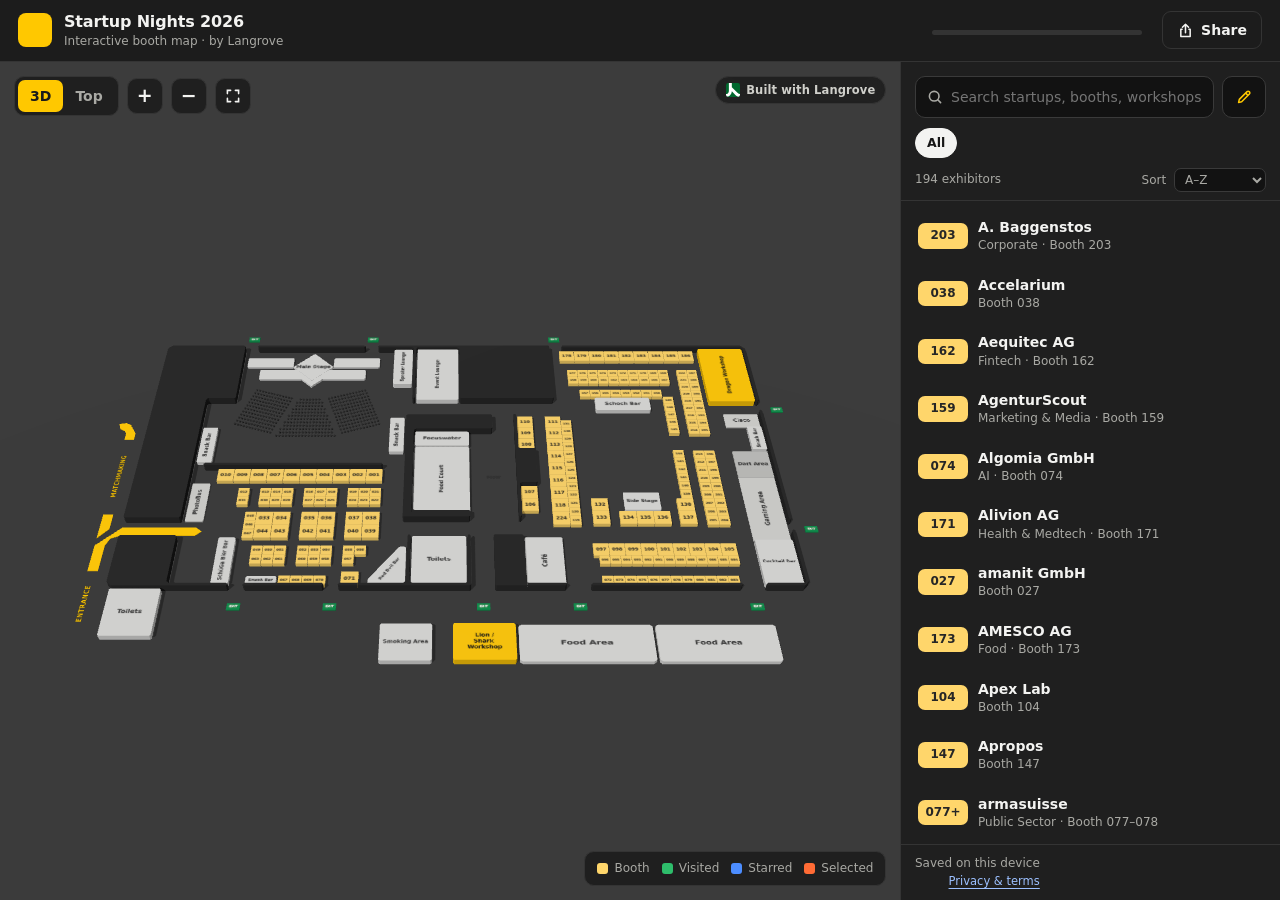
==== commit f0563b18: "Add privacy policy, terms, chat rules, reporting and data deletion legal.html holds a privacy policy" ====
--- a/site/index.html
+++ b/site/index.html
@@ -166,7 +166,7 @@
       <ul class="list" id="list" aria-label="Startups"></ul>
       <div class="side-foot">
         <button type="button" class="btn ghost small" id="exportBtn">Export my notes</button>
-        <span class="foot-note" id="footNote">Sign in to save marks and notes</span>
+        <span class="foot-note"><span id="footNote">Sign in to save marks and notes</span><a href="legal.html#privacy" data-legal="privacy" class="foot-legal">Privacy &amp; terms</a></span>
       </div>
     </aside>
 
@@ -175,7 +175,7 @@
         <span class="chat-dot" id="chatDot" aria-hidden="true"></span>
         <div class="chat-titles">
           <h2 id="chatTitle">Live chat</h2>
-          <p id="chatSub">Everyone at the event can read this</p>
+          <p id="chatSub">Public: anyone can read this</p>
         </div>
         <button type="button" class="close" id="chatClose" aria-label="Close the chat">×</button>
       </div>
@@ -198,13 +198,13 @@
             <input id="chatNameInput" type="text" maxlength="30" autocomplete="nickname" placeholder="e.g. Anna from Acme" required>
             <button type="submit" class="btn primary" id="chatNameSave">Join</button>
           </div>
-          <p class="chat-fine">Everyone can see this name. Your email stays private.</p>
+          <p class="chat-fine">Everyone can see this name; your email stays private. The chat is public: don't share personal or confidential information, and ask people before you post a photo of them. <a href="legal.html#chat-rules" data-legal="chat-rules">Chat rules</a></p>
           <p class="form-error" id="chatNameError" role="alert"></p>
         </form>
         <form class="chat-compose" id="chatForm" novalidate hidden>
           <div class="chat-attach" id="chatAttach" hidden>
             <img id="chatPreview" alt="Photo to send">
-            <span id="chatAttachInfo">Photo ready to send</span>
+            <span class="chat-attach-text"><span id="chatAttachInfo">Photo ready to send</span><small>Only photos you may share. Ask people in it first.</small></span>
             <button type="button" class="chat-attach-x" id="chatAttachRemove" aria-label="Remove the photo">×</button>
           </div>
           <div class="chat-row">
@@ -214,7 +214,7 @@
             <button type="submit" class="chat-send" id="chatSend" aria-label="Send"><svg viewBox="0 0 20 20" width="18" height="18" aria-hidden="true"><path d="M10 16V4.5M5 9l5-5 5 5" fill="none" stroke="currentColor" stroke-width="2.2" stroke-linecap="round" stroke-linejoin="round"/></svg></button>
           </div>
           <p class="form-error chat-error" id="chatError" role="alert"></p>
-          <p class="chat-fine">Posting as <strong id="chatAs"></strong> · <button type="button" class="link-btn" id="chatRename">Change name</button></p>
+          <p class="chat-fine">Posting publicly as <strong id="chatAs"></strong> · <button type="button" class="link-btn" id="chatRename">Change name</button> · <a href="legal.html#chat-rules" data-legal="chat-rules">Chat rules</a></p>
         </form>
       </div>
     </section>
@@ -228,6 +228,14 @@
       <div id="stepEmail">
         <label for="authEmail">Email</label>
         <input id="authEmail" type="email" autocomplete="email" inputmode="email" placeholder="you@example.com" required>
+        <div class="consent">
+          <ul>
+            <li>An independent demo by Langrove for Startup Nights 2026, not an official Startup Nights app.</li>
+            <li>The live chat is <strong>public</strong>: don't share personal or confidential information, and only post photos you're allowed to share.</li>
+            <li>You're responsible for what you post. All data is deleted on 6 December 2026.</li>
+          </ul>
+          <label class="check"><input type="checkbox" id="authAgree"> <span>I accept the <a href="legal.html#terms" data-legal="terms">Terms of use</a> and <a href="legal.html#chat-rules" data-legal="chat-rules">Chat rules</a> and have read the <a href="legal.html#privacy" data-legal="privacy">Privacy policy</a>.</span></label>
+        </div>
       </div>
       <div id="stepCode" hidden>
         <label for="authCode">6-digit code sent to <span id="authEmailEcho"></span></label>
@@ -236,10 +244,11 @@
       <div id="stepSignedIn" hidden>
         <p>Signed in as <strong id="authWho"></strong>. Your marks and notes are private to this account.</p>
         <p class="muted" id="authOwnBooth"></p>
+        <p class="legal-links"><a href="legal.html#privacy" data-legal="privacy">Privacy policy</a> · <a href="legal.html#terms" data-legal="terms">Terms of use</a> · <a href="legal.html#chat-rules" data-legal="chat-rules">Chat rules</a></p>
         <button type="button" class="link-btn danger-link" id="authDeleteStart">Delete my account</button>
       </div>
       <div id="stepDelete" hidden>
-        <p>This permanently deletes your account, the booths you marked, your notes and any visitor notes for your booth. This cannot be undone.</p>
+        <p>This permanently deletes your account, the booths you marked, your notes, any visitor notes for your booth, and your chat messages and photos. This cannot be undone.</p>
       </div>
       <p class="form-error" id="authError" role="alert"></p>
       <div class="modal-actions">
@@ -282,6 +291,59 @@
     </div>
   </dialog>
 
+  <dialog class="modal legal-modal" id="legalModal" aria-label="Privacy policy, terms of use and chat rules">
+    <div class="legal-head">
+      <strong>Privacy, terms &amp; chat rules</strong>
+      <a href="legal.html" target="_blank" rel="noopener" class="legal-open">Open as page</a>
+      <button type="button" class="close" id="legalClose" aria-label="Close">×</button>
+    </div>
+    <div class="legal-body legal-doc" id="legalBody"><p class="muted">Loading…</p></div>
+  </dialog>
+
+  <dialog class="modal" id="termsModal" aria-labelledby="termsTitle">
+    <form class="modal-body" id="termsForm" novalidate>
+      <h2 id="termsTitle">Before you continue</h2>
+      <p class="muted">This demo now has terms of use, chat rules and a privacy policy. Please accept them to keep using your account.</p>
+        <div class="consent">
+          <ul>
+            <li>An independent demo by Langrove for Startup Nights 2026, not an official Startup Nights app.</li>
+            <li>The live chat is <strong>public</strong>: don't share personal or confidential information, and only post photos you're allowed to share.</li>
+            <li>You're responsible for what you post. All data is deleted on 6 December 2026.</li>
+          </ul>
+          <label class="check"><input type="checkbox" id="termsAgree"> <span>I accept the <a href="legal.html#terms" data-legal="terms">Terms of use</a> and <a href="legal.html#chat-rules" data-legal="chat-rules">Chat rules</a> and have read the <a href="legal.html#privacy" data-legal="privacy">Privacy policy</a>.</span></label>
+        </div>
+      <p class="form-error" id="termsError" role="alert"></p>
+      <div class="modal-actions">
+        <button type="button" class="btn ghost" id="termsSignOut">Sign out</button>
+        <button type="submit" class="btn primary" id="termsAccept">Accept</button>
+      </div>
+    </form>
+  </dialog>
+
+  <dialog class="modal" id="reportModal" aria-labelledby="reportTitle">
+    <form class="modal-body" id="reportForm" novalidate>
+      <button type="button" class="close" id="reportClose" aria-label="Close">×</button>
+      <h2 id="reportTitle">Report this message</h2>
+      <p class="muted">Hosts can see reported messages. A message reported by three people is hidden automatically.</p>
+      <fieldset class="report-reasons">
+        <legend>What's wrong with it?</legend>
+        <label><input type="radio" name="reason" value="personal" checked> Personal or confidential information</label>
+        <label><input type="radio" name="reason" value="photo"> Photo of someone without their consent</label>
+        <label><input type="radio" name="reason" value="harassment"> Harassment, insults or hate</label>
+        <label><input type="radio" name="reason" value="illegal"> Illegal, sexual or violent content</label>
+        <label><input type="radio" name="reason" value="spam"> Spam or a scam</label>
+        <label><input type="radio" name="reason" value="other"> Something else</label>
+      </fieldset>
+      <label for="reportDetail">Anything the hosts should know? (optional)</label>
+      <textarea id="reportDetail" rows="2" maxlength="500"></textarea>
+      <p class="form-error" id="reportError" role="alert"></p>
+      <div class="modal-actions">
+        <button type="button" class="btn ghost" id="reportCancel">Cancel</button>
+        <button type="submit" class="btn primary" id="reportSend">Report</button>
+      </div>
+    </form>
+  </dialog>
+
   <dialog class="photo-modal" id="photoModal" aria-label="Photo">
     <img id="photoFull" alt="">
     <button type="button" class="close" id="photoClose" aria-label="Close the photo">×</button>
--- a/site/css/app.css
+++ b/site/css/app.css
@@ -697,12 +697,18 @@
 .msg-text a { color: #9cc0ff; }
 .msg-photo { display: block; width: 100%; padding: 0; border: 0; background: #151515; cursor: zoom-in; }
 .msg-photo img { display: block; width: 260px; max-width: 100%; height: auto; max-height: 340px; object-fit: cover; }
-.msg-del {
+.msg-act {
   flex: 0 0 auto; width: 30px; height: 30px; display: grid; place-items: center; padding: 0;
   border: 0; border-radius: 50%; background: none; color: var(--muted); cursor: pointer; opacity: 0;
 }
-.msg:hover .msg-del, .msg-del:focus-visible { opacity: 1; }
+.msg:hover .msg-act, .msg-act:focus-visible, .msg-report.done { opacity: 1; }
 .msg-del:hover { color: var(--danger); background: #2e2e2e; }
+.msg-report:hover { color: var(--accent); background: #2e2e2e; }
+.msg-report.done { color: var(--accent); cursor: default; background: none; }
+.msg-reports {
+  flex: 0 0 auto; padding: 2px 7px; border-radius: 99px; white-space: nowrap;
+  background: rgba(255, 107, 107, .16); color: #ff9a9a; font-size: 11px; font-weight: 700;
+}
 
 .chat-foot { flex: 0 0 auto; padding: 10px 12px calc(10px + env(safe-area-inset-bottom)); border-top: 1px solid var(--line); background: #1b1b1b; }
 .chat-signin { text-align: center; }
@@ -717,6 +723,7 @@
 .chat-name .form-error:empty, .chat-error:empty { display: none; }
 .chat-fine { margin: 7px 2px 0; font-size: 11.5px; color: var(--muted); }
 .chat-fine .link-btn { display: inline; margin: 0; padding: 0; font-size: 11.5px; }
+.chat-fine a { color: var(--muted); text-underline-offset: 3px; }
 .chat-row { display: flex; align-items: flex-end; gap: 7px; }
 .chat-row textarea {
   flex: 1; min-width: 0; height: 40px; min-height: 40px; max-height: 132px; resize: none;
@@ -734,7 +741,8 @@
   border: 1px solid #3a3a3a; border-radius: 12px; background: #232323; font-size: 12.5px; color: var(--muted);
 }
 .chat-attach img { width: 46px; height: 46px; object-fit: cover; border-radius: 8px; background: #111; }
-.chat-attach span { flex: 1; min-width: 0; }
+.chat-attach-text { flex: 1; min-width: 0; display: flex; flex-direction: column; }
+.chat-attach-text small { font-size: 11px; color: #c9b56a; }
 .chat-attach-x { flex: 0 0 auto; width: 36px; height: 36px; border: 0; border-radius: 8px; background: transparent; color: var(--muted); font-size: 22px; cursor: pointer; }
 .chat-error { margin: 6px 4px 0; }
 
@@ -756,7 +764,7 @@
   .chat-icon, .chat-send { width: 44px; height: 44px; }
   .chat-row textarea { height: 44px; min-height: 44px; padding: 11px 14px; border-radius: 22px; }
   .chat .close { width: 44px; height: 44px; }
-  .msg-del { width: 36px; height: 36px; opacity: .5; }
+  .msg-act { width: 36px; height: 36px; opacity: .5; }
   .chat-older { padding: 10px 0; }
 }
 
@@ -792,3 +800,59 @@
   .msg-row, .msg-meta { max-width: 86%; }
   .msg-photo img { width: 280px; }
 }
+
+/* ---------- terms, privacy and reporting ---------- */
+.consent { margin-top: 14px; padding: 10px 12px; border: 1px solid #3a3a3a; border-radius: 10px; background: #171717; }
+.consent ul { margin: 0 0 8px; padding-left: 18px; font-size: 12.5px; color: #cfcfca; line-height: 1.45; }
+.consent li { margin: 3px 0; }
+.modal label.check, label.check {
+  display: flex; align-items: flex-start; gap: 9px; margin: 6px 0 0; font-size: 13px; color: var(--text); line-height: 1.4; cursor: pointer;
+}
+.check input { flex: 0 0 auto; width: 18px; height: 18px; min-height: 0; margin: 1px 0 0; accent-color: var(--accent); }
+.consent a, .legal-links a, .foot-legal { color: #9cc0ff; text-underline-offset: 3px; }
+.legal-links { margin: 8px 0 0; font-size: 12.5px; color: var(--muted); }
+.foot-note { display: inline-flex; flex-direction: column; align-items: flex-end; gap: 1px; text-align: right; }
+.foot-legal { font-size: 11.5px; }
+
+.legal-modal { width: min(760px, calc(100vw - 24px)); height: min(86dvh, 900px); max-height: none; padding: 0; overflow: hidden; }
+.legal-modal[open] { display: flex; flex-direction: column; }
+.legal-head {
+  flex: 0 0 auto; display: flex; align-items: center; gap: 12px; padding: 10px 8px 10px 18px; border-bottom: 1px solid var(--line);
+}
+.legal-head strong { flex: 1; font-size: 15px; }
+.legal-open { font-size: 12.5px; color: var(--muted); text-underline-offset: 3px; }
+.legal-modal .close { position: static; }
+.legal-body { position: relative; flex: 1 1 auto; min-height: 0; overflow-y: auto; overscroll-behavior: contain; padding: 0 20px 28px; font-size: 14.5px; line-height: 1.6; }
+.legal-doc h1 { font-size: 22px; line-height: 1.2; margin: 30px 0 4px; letter-spacing: -0.01em; }
+.legal-doc h2 { font-size: 16px; margin: 22px 0 6px; }
+.legal-doc p, .legal-doc li { color: #e2e2de; }
+.legal-doc ul { padding-left: 20px; margin: 6px 0 12px; }
+.legal-doc li { margin: 4px 0; }
+.legal-doc a { color: #9cc0ff; }
+.legal-doc .version { color: var(--muted); font-size: 13px; margin: 0 0 12px; }
+.legal-doc .box { border: 1px solid #4a4220; background: #2a2614; border-radius: 12px; padding: 10px 14px; margin: 14px 0; }
+.legal-doc .box p { margin: 6px 0; }
+.legal-doc .toc { display: flex; flex-wrap: wrap; gap: 8px; margin: 14px 0 4px; padding: 0; list-style: none; }
+.legal-doc .toc a { display: inline-block; padding: 6px 12px; border: 1px solid #3a3a3a; border-radius: 99px; color: var(--text); text-decoration: none; font-size: 13px; font-weight: 600; }
+.legal-doc hr { border: 0; border-top: 1px solid var(--line); margin: 30px 0 0; }
+
+.report-reasons { margin: 12px 0 0; padding: 0; border: 0; }
+.report-reasons legend { font-size: 12.5px; color: var(--muted); margin-bottom: 4px; padding: 0; }
+.modal .report-reasons label { display: flex; align-items: center; gap: 9px; margin: 0; padding: 7px 0; font-size: 14px; color: var(--text); cursor: pointer; }
+.report-reasons input { width: 18px; height: 18px; min-height: 0; margin: 0; accent-color: var(--accent); }
+#reportDetail { min-height: 56px; }
+
+@media (pointer: coarse) {
+  .check input { width: 22px; height: 22px; }
+  .modal .report-reasons label { min-height: 44px; padding: 4px 0; }
+  .report-reasons input { width: 22px; height: 22px; }
+  .legal-head .close { width: 44px; height: 44px; }
+}
+@media (max-width: 560px) {
+  .legal-modal { width: 100vw; height: 100dvh; max-width: none; margin: 0; border-radius: 0; border: 0; }
+  .legal-head { padding-top: max(8px, env(safe-area-inset-top)); }
+  .legal-body { padding: 0 16px calc(24px + env(safe-area-inset-bottom)); }
+}
+
+/* Long dialogs on small phones: keep the buttons in reach while the content scrolls. */
+.modal .modal-actions { position: sticky; bottom: 0; z-index: 1; background: #1d1d1d; padding: 10px 0 2px; }
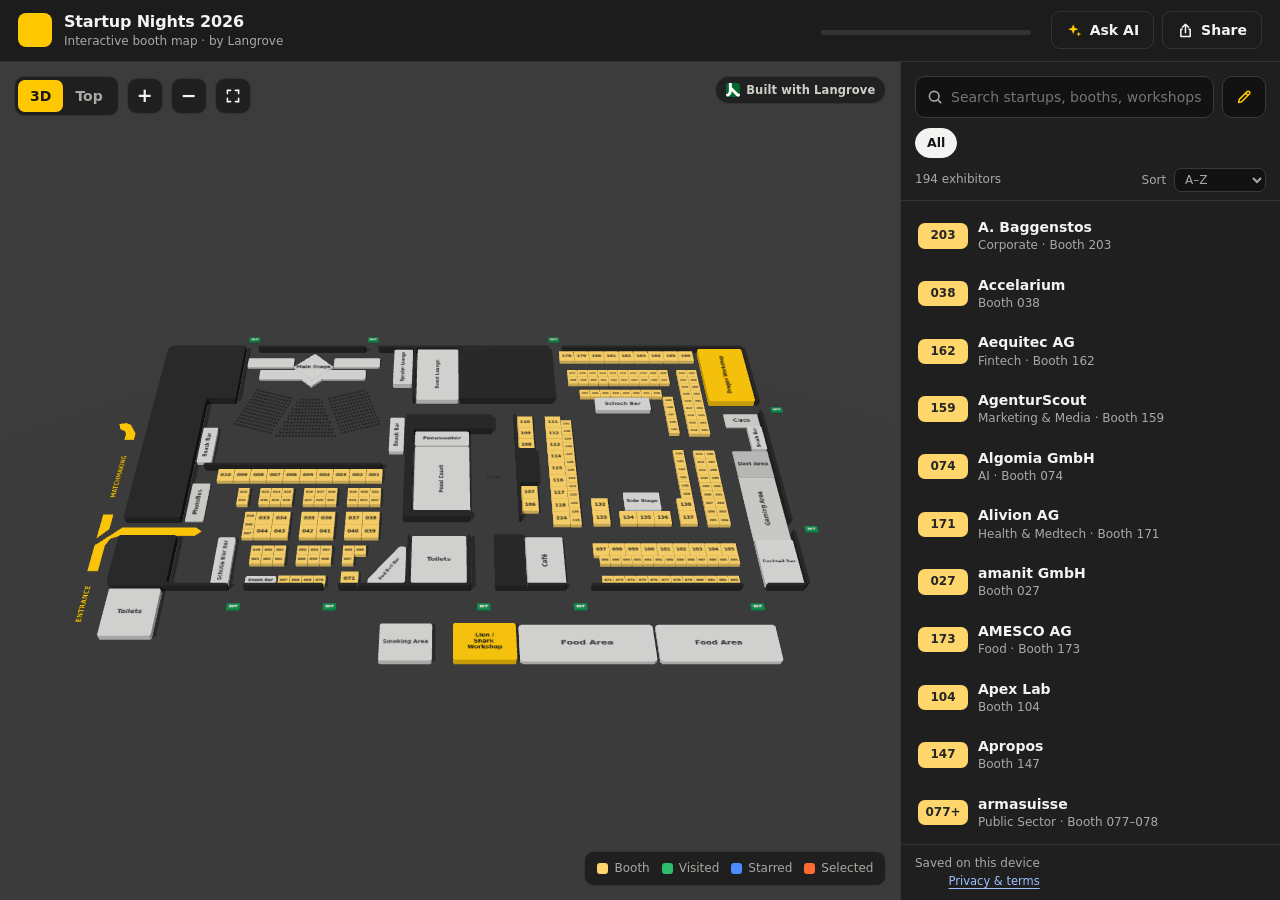
==== commit 3ed7a8b1: "Replace the public chat with an AI assistant and feedback "Ask AI" opens an assistant anyone can use" ====
--- a/site/index.html
+++ b/site/index.html
@@ -31,7 +31,7 @@
     </div>
     <div class="account">
       <span class="sync" id="syncStatus" hidden></span>
-      <button class="btn ghost chat-btn" id="chatBtn" type="button" aria-label="Open the live chat" aria-controls="chat" aria-expanded="false" hidden><svg viewBox="0 0 20 20" width="17" height="17" aria-hidden="true"><path d="M4 3.8h12a1.6 1.6 0 0 1 1.6 1.6v7.2a1.6 1.6 0 0 1-1.6 1.6H9.2l-4.1 3v-3H4a1.6 1.6 0 0 1-1.6-1.6V5.4A1.6 1.6 0 0 1 4 3.8z" fill="none" stroke="currentColor" stroke-width="1.7" stroke-linejoin="round"/></svg><span class="chat-label">Live chat</span><span class="chat-badge" id="chatBadge" hidden></span></button>
+      <button class="btn ghost chat-btn" id="aiBtn" type="button" aria-label="Ask the AI assistant" aria-controls="ai" aria-expanded="false"><svg viewBox="0 0 20 20" width="17" height="17" aria-hidden="true"><path d="M8.5 2.5l1.6 4.4 4.4 1.6-4.4 1.6-1.6 4.4-1.6-4.4-4.4-1.6 4.4-1.6z" fill="currentColor"/><path d="M15 11.2l.8 2.2 2.2.8-2.2.8-.8 2.2-.8-2.2-2.2-.8 2.2-.8z" fill="currentColor"/></svg><span class="chat-label">Ask AI</span></button>
       <button class="btn ghost share-btn" id="shareBtn" type="button" aria-label="Share the booth map"><svg viewBox="0 0 20 20" width="17" height="17" aria-hidden="true"><path d="M10 12.5V2.8M6.4 6.2L10 2.6l3.6 3.6M6 8.5H4.5v8.5h11V8.5H14" fill="none" stroke="currentColor" stroke-width="1.8" stroke-linecap="round" stroke-linejoin="round"/></svg><span class="share-label">Share</span></button>
       <button class="btn ghost" id="accountBtn" type="button">Sign in</button>
     </div>
@@ -135,7 +135,7 @@
             <button type="button" class="search-clear" id="searchClear" aria-label="Clear search" title="Clear search" hidden><svg viewBox="0 0 20 20" width="12" height="12" aria-hidden="true"><path d="M5.5 5.5l9 9M14.5 5.5l-9 9" stroke="currentColor" stroke-width="2.6" stroke-linecap="round"/></svg></button>
           </div>
           <button type="button" class="notes-btn" id="notesBtn" aria-label="My notes" title="My notes" aria-pressed="false"><svg viewBox="0 0 20 20" width="18" height="18" aria-hidden="true"><path d="M4 16l.8-3.4 8.6-8.6a1.6 1.6 0 0 1 2.3 0l.3.3a1.6 1.6 0 0 1 0 2.3l-8.6 8.6L4 16z" fill="none" stroke="currentColor" stroke-width="1.7" stroke-linejoin="round"/><path d="M11.8 5.6l2.6 2.6" stroke="currentColor" stroke-width="1.7"/></svg></button>
-          <button type="button" class="notes-btn chat-btn-sm" id="chatBtnSm" aria-label="Open the live chat" title="Live chat" aria-controls="chat" aria-expanded="false" hidden><svg viewBox="0 0 20 20" width="19" height="19" aria-hidden="true"><path d="M4 3.8h12a1.6 1.6 0 0 1 1.6 1.6v7.2a1.6 1.6 0 0 1-1.6 1.6H9.2l-4.1 3v-3H4a1.6 1.6 0 0 1-1.6-1.6V5.4A1.6 1.6 0 0 1 4 3.8z" fill="none" stroke="currentColor" stroke-width="1.7" stroke-linejoin="round"/></svg><span class="chat-badge" id="chatBadgeSm" hidden></span></button>
+          <button type="button" class="notes-btn chat-btn-sm" id="aiBtnSm" aria-label="Ask the AI assistant" title="Ask AI" aria-controls="ai" aria-expanded="false"><svg viewBox="0 0 20 20" width="20" height="20" aria-hidden="true"><path d="M8.5 2.5l1.6 4.4 4.4 1.6-4.4 1.6-1.6 4.4-1.6-4.4-4.4-1.6 4.4-1.6z" fill="currentColor"/><path d="M15 11.2l.8 2.2 2.2.8-2.2.8-.8 2.2-.8-2.2-2.2-.8 2.2-.8z" fill="currentColor"/></svg></button>
         </div>
         <div class="filters" role="group" aria-label="Filter">
           <button type="button" class="chip active" data-filter="all" aria-pressed="true">All</button>
@@ -170,51 +170,35 @@
       </div>
     </aside>
 
-    <section class="chat" id="chat" aria-labelledby="chatTitle" hidden>
+    <section class="chat" id="ai" aria-labelledby="aiTitle" hidden>
       <div class="chat-head">
-        <span class="chat-dot" id="chatDot" aria-hidden="true"></span>
+        <span class="ai-mark" aria-hidden="true"><svg viewBox="0 0 20 20" width="19" height="19" aria-hidden="true"><path d="M8.5 2.5l1.6 4.4 4.4 1.6-4.4 1.6-1.6 4.4-1.6-4.4-4.4-1.6 4.4-1.6z" fill="currentColor"/><path d="M15 11.2l.8 2.2 2.2.8-2.2.8-.8 2.2-.8-2.2-2.2-.8 2.2-.8z" fill="currentColor"/></svg></span>
         <div class="chat-titles">
-          <h2 id="chatTitle">Live chat</h2>
-          <p id="chatSub">Public: anyone can read this</p>
-        </div>
-        <button type="button" class="close" id="chatClose" aria-label="Close the chat">×</button>
+          <h2 id="aiTitle">Ask the map</h2>
+          <p>AI assistant</p>
+        </div>
+        <button type="button" class="close" id="aiClose" aria-label="Close the assistant">×</button>
       </div>
       <div class="chat-body">
-        <div class="chat-scroll" id="chatScroll">
-          <button type="button" class="link-btn chat-older" id="chatOlder" hidden>Load earlier messages</button>
-          <ol class="chat-list" id="chatList" aria-label="Messages"></ol>
-          <p class="chat-empty" id="chatEmpty" hidden>No messages yet. Say hi to everyone at Startup Nights!</p>
-        </div>
-        <button type="button" class="chat-jump" id="chatJump" hidden>New messages ↓</button>
+        <div class="chat-scroll" id="aiScroll">
+          <ol class="chat-list" id="aiList" aria-label="Conversation" aria-live="polite"></ol>
+        </div>
       </div>
       <div class="chat-foot">
-        <div class="chat-signin" id="chatSignin" hidden>
-          <p>Sign in with your email to post. Your email is never shown.</p>
-          <button type="button" class="btn primary" id="chatSigninBtn">Sign in to chat</button>
-        </div>
-        <form class="chat-name" id="chatNameForm" novalidate hidden>
-          <label for="chatNameInput">Your name in the chat</label>
-          <div class="chat-name-row">
-            <input id="chatNameInput" type="text" maxlength="30" autocomplete="nickname" placeholder="e.g. Anna from Acme" required>
-            <button type="submit" class="btn primary" id="chatNameSave">Join</button>
+        <div class="ai-suggest" id="aiSuggest" role="group" aria-label="Suggestions">
+          <button type="button" data-ask="Where is booth 82?">Where is booth 82?</button>
+          <button type="button" data-ask="Where is Langrove?">Where is Langrove?</button>
+          <button type="button" data-ask="Which startups work on AI?">Startups working on AI</button>
+          <button type="button" data-ask="Where are the toilets?">Toilets</button>
+          <button type="button" data-ask="I'd like to give feedback about this app.">Give feedback</button>
+        </div>
+        <form class="chat-compose" id="aiForm" novalidate>
+          <div class="chat-row">
+            <textarea id="aiInput" rows="1" maxlength="500" enterkeyhint="send" placeholder="Ask a question…" aria-label="Ask about a booth, startup or place"></textarea>
+            <button type="submit" class="chat-send" id="aiSend" aria-label="Send"><svg viewBox="0 0 20 20" width="18" height="18" aria-hidden="true"><path d="M10 16V4.5M5 9l5-5 5 5" fill="none" stroke="currentColor" stroke-width="2.2" stroke-linecap="round" stroke-linejoin="round"/></svg></button>
           </div>
-          <p class="chat-fine">Everyone can see this name; your email stays private. The chat is public: don't share personal or confidential information, and ask people before you post a photo of them. <a href="legal.html#chat-rules" data-legal="chat-rules">Chat rules</a></p>
-          <p class="form-error" id="chatNameError" role="alert"></p>
-        </form>
-        <form class="chat-compose" id="chatForm" novalidate hidden>
-          <div class="chat-attach" id="chatAttach" hidden>
-            <img id="chatPreview" alt="Photo to send">
-            <span class="chat-attach-text"><span id="chatAttachInfo">Photo ready to send</span><small>Only photos you may share. Ask people in it first.</small></span>
-            <button type="button" class="chat-attach-x" id="chatAttachRemove" aria-label="Remove the photo">×</button>
-          </div>
-          <div class="chat-row">
-            <button type="button" class="chat-icon" id="chatPhotoBtn" aria-label="Add a photo" title="Add a photo"><svg viewBox="0 0 20 20" width="20" height="20" aria-hidden="true"><rect x="2.5" y="4" width="15" height="12" rx="2" fill="none" stroke="currentColor" stroke-width="1.7"/><circle cx="7.2" cy="8.4" r="1.5" fill="currentColor"/><path d="M3 14.2l4.3-3.6 3.2 2.6 2.4-1.9 4.2 3.4" fill="none" stroke="currentColor" stroke-width="1.6" stroke-linejoin="round"/></svg></button>
-            <input type="file" id="chatFile" accept="image/*" hidden>
-            <textarea id="chatInput" rows="1" maxlength="1000" enterkeyhint="send" placeholder="Message everyone…" aria-label="Message"></textarea>
-            <button type="submit" class="chat-send" id="chatSend" aria-label="Send"><svg viewBox="0 0 20 20" width="18" height="18" aria-hidden="true"><path d="M10 16V4.5M5 9l5-5 5 5" fill="none" stroke="currentColor" stroke-width="2.2" stroke-linecap="round" stroke-linejoin="round"/></svg></button>
-          </div>
-          <p class="form-error chat-error" id="chatError" role="alert"></p>
-          <p class="chat-fine">Posting publicly as <strong id="chatAs"></strong> · <button type="button" class="link-btn" id="chatRename">Change name</button> · <a href="legal.html#chat-rules" data-legal="chat-rules">Chat rules</a></p>
+          <p class="form-error chat-error" id="aiError" role="alert"></p>
+          <p class="chat-fine">AI answers can be wrong. Don't share personal or confidential information. <a href="legal.html#assistant" data-legal="assistant">About the AI</a> · <button type="button" class="link-btn" id="feedbackOpen">Feedback form</button></p>
         </form>
       </div>
     </section>
@@ -231,10 +215,10 @@
         <div class="consent">
           <ul>
             <li>An independent demo by Langrove for Startup Nights 2026, not an official Startup Nights app.</li>
-            <li>The live chat is <strong>public</strong>: don't share personal or confidential information, and only post photos you're allowed to share.</li>
-            <li>You're responsible for what you post. All data is deleted on 6 December 2026.</li>
+            <li>The AI assistant can make mistakes. Don't share personal or confidential information with it.</li>
+            <li>All data is deleted on 6 December 2026.</li>
           </ul>
-          <label class="check"><input type="checkbox" id="authAgree"> <span>I accept the <a href="legal.html#terms" data-legal="terms">Terms of use</a> and <a href="legal.html#chat-rules" data-legal="chat-rules">Chat rules</a> and have read the <a href="legal.html#privacy" data-legal="privacy">Privacy policy</a>.</span></label>
+          <label class="check"><input type="checkbox" id="authAgree"> <span>I accept the <a href="legal.html#terms" data-legal="terms">Terms of use</a> and have read the <a href="legal.html#privacy" data-legal="privacy">Privacy policy</a>.</span></label>
         </div>
       </div>
       <div id="stepCode" hidden>
@@ -244,11 +228,12 @@
       <div id="stepSignedIn" hidden>
         <p>Signed in as <strong id="authWho"></strong>. Your marks and notes are private to this account.</p>
         <p class="muted" id="authOwnBooth"></p>
-        <p class="legal-links"><a href="legal.html#privacy" data-legal="privacy">Privacy policy</a> · <a href="legal.html#terms" data-legal="terms">Terms of use</a> · <a href="legal.html#chat-rules" data-legal="chat-rules">Chat rules</a></p>
+        <p class="legal-links"><a href="legal.html#privacy" data-legal="privacy">Privacy policy</a> · <a href="legal.html#terms" data-legal="terms">Terms of use</a> · <a href="legal.html#assistant" data-legal="assistant">AI assistant</a></p>
+        <button type="button" class="link-btn" id="inboxOpen" hidden>Read the feedback people sent</button>
         <button type="button" class="link-btn danger-link" id="authDeleteStart">Delete my account</button>
       </div>
       <div id="stepDelete" hidden>
-        <p>This permanently deletes your account, the booths you marked, your notes, any visitor notes for your booth, and your chat messages and photos. This cannot be undone.</p>
+        <p>This permanently deletes your account, the booths you marked, your notes, any visitor notes for your booth, and feedback you sent while signed in. This cannot be undone.</p>
       </div>
       <p class="form-error" id="authError" role="alert"></p>
       <div class="modal-actions">
@@ -291,9 +276,9 @@
     </div>
   </dialog>
 
-  <dialog class="modal legal-modal" id="legalModal" aria-label="Privacy policy, terms of use and chat rules">
+  <dialog class="modal legal-modal" id="legalModal" aria-label="Privacy policy and terms of use">
     <div class="legal-head">
-      <strong>Privacy, terms &amp; chat rules</strong>
+      <strong>Privacy &amp; terms</strong>
       <a href="legal.html" target="_blank" rel="noopener" class="legal-open">Open as page</a>
       <button type="button" class="close" id="legalClose" aria-label="Close">×</button>
     </div>
@@ -303,14 +288,14 @@
   <dialog class="modal" id="termsModal" aria-labelledby="termsTitle">
     <form class="modal-body" id="termsForm" novalidate>
       <h2 id="termsTitle">Before you continue</h2>
-      <p class="muted">This demo now has terms of use, chat rules and a privacy policy. Please accept them to keep using your account.</p>
+      <p class="muted">We updated the terms of use and privacy policy for the new AI assistant. Please accept them to keep using your account.</p>
         <div class="consent">
           <ul>
             <li>An independent demo by Langrove for Startup Nights 2026, not an official Startup Nights app.</li>
-            <li>The live chat is <strong>public</strong>: don't share personal or confidential information, and only post photos you're allowed to share.</li>
-            <li>You're responsible for what you post. All data is deleted on 6 December 2026.</li>
+            <li>The AI assistant can make mistakes. Don't share personal or confidential information with it.</li>
+            <li>All data is deleted on 6 December 2026.</li>
           </ul>
-          <label class="check"><input type="checkbox" id="termsAgree"> <span>I accept the <a href="legal.html#terms" data-legal="terms">Terms of use</a> and <a href="legal.html#chat-rules" data-legal="chat-rules">Chat rules</a> and have read the <a href="legal.html#privacy" data-legal="privacy">Privacy policy</a>.</span></label>
+          <label class="check"><input type="checkbox" id="termsAgree"> <span>I accept the <a href="legal.html#terms" data-legal="terms">Terms of use</a> and have read the <a href="legal.html#privacy" data-legal="privacy">Privacy policy</a>.</span></label>
         </div>
       <p class="form-error" id="termsError" role="alert"></p>
       <div class="modal-actions">
@@ -320,39 +305,36 @@
     </form>
   </dialog>
 
-  <dialog class="modal" id="reportModal" aria-labelledby="reportTitle">
-    <form class="modal-body" id="reportForm" novalidate>
-      <button type="button" class="close" id="reportClose" aria-label="Close">×</button>
-      <h2 id="reportTitle">Report this message</h2>
-      <p class="muted">Hosts can see reported messages. A message reported by three people is hidden automatically.</p>
-      <fieldset class="report-reasons">
-        <legend>What's wrong with it?</legend>
-        <label><input type="radio" name="reason" value="personal" checked> Personal or confidential information</label>
-        <label><input type="radio" name="reason" value="photo"> Photo of someone without their consent</label>
-        <label><input type="radio" name="reason" value="harassment"> Harassment, insults or hate</label>
-        <label><input type="radio" name="reason" value="illegal"> Illegal, sexual or violent content</label>
-        <label><input type="radio" name="reason" value="spam"> Spam or a scam</label>
-        <label><input type="radio" name="reason" value="other"> Something else</label>
-      </fieldset>
-      <label for="reportDetail">Anything the hosts should know? (optional)</label>
-      <textarea id="reportDetail" rows="2" maxlength="500"></textarea>
-      <p class="form-error" id="reportError" role="alert"></p>
+  <dialog class="modal" id="feedbackModal" aria-labelledby="feedbackTitle">
+    <form class="modal-body" id="feedbackForm" novalidate>
+      <button type="button" class="close" id="feedbackClose" aria-label="Close">×</button>
+      <h2 id="feedbackTitle">Feedback for Langrove</h2>
+      <p class="muted">What do you think of the booth map and the AI assistant? Only the Langrove team reads it.</p>
+      <label id="starsLabel">Your rating (optional)</label>
+      <div class="stars" id="feedbackStars" role="group" aria-labelledby="starsLabel"><button type="button" data-star="1" aria-label="1 star" aria-pressed="false"><svg viewBox="0 0 20 20" width="24" height="24" aria-hidden="true"><path d="M10 2.5l2.3 4.8 5.2.7-3.8 3.6.9 5.2L10 14.3l-4.6 2.5.9-5.2L2.5 8l5.2-.7z" fill="currentColor"/></svg></button><button type="button" data-star="2" aria-label="2 stars" aria-pressed="false"><svg viewBox="0 0 20 20" width="24" height="24" aria-hidden="true"><path d="M10 2.5l2.3 4.8 5.2.7-3.8 3.6.9 5.2L10 14.3l-4.6 2.5.9-5.2L2.5 8l5.2-.7z" fill="currentColor"/></svg></button><button type="button" data-star="3" aria-label="3 stars" aria-pressed="false"><svg viewBox="0 0 20 20" width="24" height="24" aria-hidden="true"><path d="M10 2.5l2.3 4.8 5.2.7-3.8 3.6.9 5.2L10 14.3l-4.6 2.5.9-5.2L2.5 8l5.2-.7z" fill="currentColor"/></svg></button><button type="button" data-star="4" aria-label="4 stars" aria-pressed="false"><svg viewBox="0 0 20 20" width="24" height="24" aria-hidden="true"><path d="M10 2.5l2.3 4.8 5.2.7-3.8 3.6.9 5.2L10 14.3l-4.6 2.5.9-5.2L2.5 8l5.2-.7z" fill="currentColor"/></svg></button><button type="button" data-star="5" aria-label="5 stars" aria-pressed="false"><svg viewBox="0 0 20 20" width="24" height="24" aria-hidden="true"><path d="M10 2.5l2.3 4.8 5.2.7-3.8 3.6.9 5.2L10 14.3l-4.6 2.5.9-5.2L2.5 8l5.2-.7z" fill="currentColor"/></svg></button></div>
+      <label for="feedbackText">Your feedback</label>
+      <textarea id="feedbackText" rows="4" maxlength="2000"></textarea>
+      <label for="feedbackContact">Email or name, if you'd like a reply (optional)</label>
+      <input id="feedbackContact" type="text" maxlength="200" autocomplete="email">
+      <p class="form-error" id="feedbackError" role="alert"></p>
       <div class="modal-actions">
-        <button type="button" class="btn ghost" id="reportCancel">Cancel</button>
-        <button type="submit" class="btn primary" id="reportSend">Report</button>
+        <button type="button" class="btn ghost" id="feedbackCancel">Cancel</button>
+        <button type="submit" class="btn primary" id="feedbackSend">Send feedback</button>
       </div>
     </form>
   </dialog>
 
-  <dialog class="photo-modal" id="photoModal" aria-label="Photo">
-    <img id="photoFull" alt="">
-    <button type="button" class="close" id="photoClose" aria-label="Close the photo">×</button>
+  <dialog class="modal inbox-modal" id="inboxModal" aria-labelledby="inboxTitle">
+    <div class="modal-body">
+      <button type="button" class="close" id="inboxClose" aria-label="Close">×</button>
+      <h2 id="inboxTitle">Feedback</h2>
+      <p class="muted" id="inboxSummary">Loading…</p>
+      <ol class="inbox-list" id="inboxList"></ol>
+    </div>
   </dialog>
 
   <div class="toast" id="toast" role="status" hidden></div>
 
-  <!-- Langrove's browser client: live updates for the chat. Absent locally, where the chat polls. -->
-  <script src="/_devcore/client.js" defer></script>
   <script type="module" src="js/main.js"></script>
 </body>
 </html>
--- a/site/css/app.css
+++ b/site/css/app.css
@@ -635,17 +635,12 @@
   .sidebar, .legend, .welcome { transition: none; }
 }
 
-/* ---------- live chat ---------- */
+/* ---------- AI assistant ---------- */
 .layout { position: relative; }
 .chat-btn { position: relative; z-index: 1; display: inline-flex; align-items: center; gap: 7px; }
+.chat-btn svg { color: var(--accent); }
 .chat-btn[aria-expanded="true"] { border-color: var(--accent); color: var(--accent); }
-.chat-btn-sm { display: none; position: relative; color: var(--text); }
-.chat-badge {
-  position: absolute; top: -7px; right: -7px; min-width: 19px; height: 19px; padding: 0 5px;
-  border-radius: 10px; background: var(--selected); color: #fff; font-size: 11px; font-weight: 800;
-  line-height: 19px; text-align: center; box-shadow: 0 0 0 2px #1c1c1c; pointer-events: none;
-}
-.chat-btn-sm .chat-badge { box-shadow: 0 0 0 2px var(--panel); }
+.chat-btn-sm { display: none; position: relative; color: var(--accent); }
 
 .chat {
   position: absolute; top: 0; right: 0; bottom: 0; z-index: 40; width: var(--side-w);
@@ -653,15 +648,16 @@
   border-left: 1px solid var(--line); box-shadow: -14px 0 40px rgba(0, 0, 0, .35);
 }
 .chat-head {
-  flex: 0 0 auto; display: flex; align-items: center; gap: 10px;
-  padding: 10px 8px 10px 16px; border-bottom: 1px solid var(--line);
+  flex: 0 0 auto; display: flex; align-items: center; gap: 11px;
+  padding: 10px 8px 10px 14px; border-bottom: 1px solid var(--line);
+}
+.ai-mark {
+  flex: 0 0 auto; width: 34px; height: 34px; display: grid; place-items: center;
+  border-radius: 10px; background: rgba(255, 200, 0, .14); color: var(--accent);
 }
 .chat-titles { flex: 1; min-width: 0; }
 .chat-titles h2 { margin: 0; font-size: 16px; letter-spacing: -0.01em; }
 .chat-titles p { margin: 1px 0 0; font-size: 12px; color: var(--muted); }
-.chat-dot { flex: 0 0 auto; width: 9px; height: 9px; border-radius: 50%; background: #666; }
-.chat-dot.on { background: var(--visited); box-shadow: 0 0 0 3px rgba(46, 189, 107, .22); }
-.chat-dot.off { background: var(--danger); }
 .chat .close {
   flex: 0 0 auto; width: 40px; height: 40px; border: 0; border-radius: 10px;
   background: transparent; color: var(--muted); font-size: 26px; line-height: 1; cursor: pointer;
@@ -669,58 +665,48 @@
 .chat .close:hover { background: #333; color: var(--text); }
 
 .chat-body { position: relative; flex: 1 1 auto; min-height: 0; display: flex; flex-direction: column; }
-.chat-scroll { flex: 1 1 auto; min-height: 0; overflow-y: auto; overscroll-behavior: contain; padding: 6px 12px 12px; }
-.chat-older { margin: 6px auto 4px; text-align: center; }
+.chat-scroll { flex: 1 1 auto; min-height: 0; overflow-y: auto; overscroll-behavior: contain; padding: 6px 12px 14px; }
 .chat-list { list-style: none; margin: 0; padding: 0; display: flex; flex-direction: column; }
-.chat-empty { margin: 36px 20px; text-align: center; color: var(--muted); }
-.chat-jump {
-  position: absolute; left: 50%; bottom: 12px; transform: translateX(-50%);
-  padding: 7px 14px; border-radius: 99px; border: 0; background: var(--accent); color: #1a1a1a;
-  font-weight: 700; font-size: 13px; box-shadow: 0 8px 24px rgba(0, 0, 0, .45); cursor: pointer;
-}
 
 .msg { display: flex; flex-direction: column; align-items: flex-start; margin-top: 12px; }
-.msg.cont { margin-top: 3px; }
-.msg.cont .msg-meta { display: none; }
 .msg.mine { align-items: flex-end; }
-.msg-meta { display: flex; align-items: baseline; gap: 6px; max-width: 88%; margin: 0 6px 3px; font-size: 11.5px; color: var(--muted); }
-.msg-name { font-weight: 700; color: #deded9; overflow: hidden; text-overflow: ellipsis; white-space: nowrap; }
-.host-badge { flex: 0 0 auto; padding: 1px 6px; border-radius: 99px; background: var(--accent); color: #1a1a1a; font-size: 10px; font-weight: 800; }
-.msg-row { display: flex; align-items: center; gap: 4px; max-width: 88%; }
-.msg.mine .msg-row { flex-direction: row-reverse; }
-.msg-bubble { min-width: 0; max-width: 100%; overflow: hidden; border-radius: 4px 16px 16px 16px; background: #2b2b2b; border: 1px solid #373737; }
-.msg.cont .msg-bubble { border-radius: 16px; }
+.msg-bubble { max-width: 88%; min-width: 0; border-radius: 4px 16px 16px 16px; background: #2b2b2b; border: 1px solid #373737; }
 .msg.mine .msg-bubble { border-radius: 16px 4px 16px 16px; background: #3a3214; border-color: #5c4c16; }
-.msg.mine.cont .msg-bubble { border-radius: 16px; }
-.msg.is-host:not(.mine) .msg-bubble { border-color: rgba(255, 200, 0, .5); }
-.msg-text { margin: 0; padding: 7px 12px 8px; white-space: pre-wrap; overflow-wrap: anywhere; font-size: 14px; line-height: 1.42; }
+.msg.error .msg-bubble { border-color: rgba(255, 107, 107, .45); }
+.msg-text { margin: 0; padding: 8px 12px 9px; white-space: pre-wrap; overflow-wrap: anywhere; font-size: 14px; line-height: 1.45; }
 .msg-text a { color: #9cc0ff; }
-.msg-photo { display: block; width: 100%; padding: 0; border: 0; background: #151515; cursor: zoom-in; }
-.msg-photo img { display: block; width: 260px; max-width: 100%; height: auto; max-height: 340px; object-fit: cover; }
-.msg-act {
-  flex: 0 0 auto; width: 30px; height: 30px; display: grid; place-items: center; padding: 0;
-  border: 0; border-radius: 50%; background: none; color: var(--muted); cursor: pointer; opacity: 0;
-}
-.msg:hover .msg-act, .msg-act:focus-visible, .msg-report.done { opacity: 1; }
-.msg-del:hover { color: var(--danger); background: #2e2e2e; }
-.msg-report:hover { color: var(--accent); background: #2e2e2e; }
-.msg-report.done { color: var(--accent); cursor: default; background: none; }
-.msg-reports {
-  flex: 0 0 auto; padding: 2px 7px; border-radius: 99px; white-space: nowrap;
-  background: rgba(255, 107, 107, .16); color: #ff9a9a; font-size: 11px; font-weight: 700;
-}
+.ai-cards { display: flex; flex-direction: column; gap: 6px; width: 88%; margin-top: 6px; }
+.ai-card {
+  display: flex; align-items: center; gap: 10px; width: 100%; padding: 8px 10px;
+  border-radius: 12px; border: 1px solid #3a3a3a; background: #232323; color: var(--text); text-align: left; cursor: pointer;
+}
+.ai-card:hover, .ai-card:focus-visible { border-color: var(--accent); }
+.ai-card .num {
+  flex: 0 0 auto; min-width: 46px; height: 28px; padding: 0 6px; display: grid; place-items: center;
+  border-radius: 7px; background: var(--booth); color: #1a1a1a; font-weight: 800; font-size: 12px;
+}
+.ai-card .num.place { background: #343434; color: var(--text); }
+.ai-card .txt { flex: 1; min-width: 0; display: flex; flex-direction: column; }
+.ai-card b { font-size: 13.5px; overflow: hidden; text-overflow: ellipsis; white-space: nowrap; }
+.ai-card small { font-size: 11.5px; color: var(--muted); overflow: hidden; text-overflow: ellipsis; white-space: nowrap; }
+.ai-card .go { flex: 0 0 auto; font-size: 12px; font-weight: 700; color: var(--accent); white-space: nowrap; }
+.ai-note { margin: 5px 6px 0; font-size: 12px; color: var(--muted); }
+.ai-note.ok { color: #5fd894; }
+.ai-thinking .msg-bubble { display: flex; gap: 5px; padding: 12px 14px; }
+.ai-thinking i { width: 7px; height: 7px; border-radius: 50%; background: var(--muted); animation: ai-dot 1.2s infinite ease-in-out; }
+.ai-thinking i:nth-child(2) { animation-delay: .15s; }
+.ai-thinking i:nth-child(3) { animation-delay: .3s; }
+@keyframes ai-dot { 0%, 80%, 100% { opacity: .3; transform: translateY(0); } 40% { opacity: 1; transform: translateY(-3px); } }
+@media (prefers-reduced-motion: reduce) { .ai-thinking i { animation: none; } }
 
 .chat-foot { flex: 0 0 auto; padding: 10px 12px calc(10px + env(safe-area-inset-bottom)); border-top: 1px solid var(--line); background: #1b1b1b; }
-.chat-signin { text-align: center; }
-.chat-signin p { margin: 0 0 9px; font-size: 13px; color: var(--muted); }
-.chat-name label { display: block; margin-bottom: 6px; font-size: 12.5px; font-weight: 600; color: var(--muted); }
-.chat-name-row { display: flex; gap: 8px; }
-.chat-name-row input {
-  flex: 1; min-width: 0; padding: 9px 11px; border-radius: 10px;
-  background: #121212; border: 1px solid #3a3a3a; color: var(--text);
-}
-.chat-name-row input:focus { border-color: var(--accent); outline: none; }
-.chat-name .form-error:empty, .chat-error:empty { display: none; }
+.ai-suggest { display: flex; gap: 6px; overflow-x: auto; margin: 0 -12px 9px; padding: 0 12px; scrollbar-width: none; }
+.ai-suggest::-webkit-scrollbar { display: none; }
+.ai-suggest button {
+  flex: 0 0 auto; padding: 6px 12px; border-radius: 99px; border: 1px solid #3a3a3a; background: #232323;
+  color: var(--text); font-size: 12.5px; white-space: nowrap; cursor: pointer;
+}
+.ai-suggest button:hover { border-color: var(--accent); }
 .chat-fine { margin: 7px 2px 0; font-size: 11.5px; color: var(--muted); }
 .chat-fine .link-btn { display: inline; margin: 0; padding: 0; font-size: 11.5px; }
 .chat-fine a { color: var(--muted); text-underline-offset: 3px; }
@@ -729,46 +715,23 @@
   flex: 1; min-width: 0; height: 40px; min-height: 40px; max-height: 132px; resize: none;
   padding: 9px 13px; border-radius: 20px; line-height: 1.4;
 }
-.chat-icon, .chat-send {
+.chat-send {
   flex: 0 0 auto; width: 40px; height: 40px; display: grid; place-items: center; border-radius: 50%;
-  border: 1px solid #3a3a3a; background: #262626; color: var(--text); cursor: pointer;
-}
-.chat-icon:hover { border-color: #5a5a5a; }
-.chat-send { background: var(--accent); border-color: var(--accent); color: #1a1a1a; }
+  border: 1px solid var(--accent); background: var(--accent); color: #1a1a1a; cursor: pointer;
+}
 .chat-send:disabled { opacity: .55; cursor: wait; }
-.chat-attach {
-  display: flex; align-items: center; gap: 10px; margin-bottom: 8px; padding: 6px 6px 6px 6px;
-  border: 1px solid #3a3a3a; border-radius: 12px; background: #232323; font-size: 12.5px; color: var(--muted);
-}
-.chat-attach img { width: 46px; height: 46px; object-fit: cover; border-radius: 8px; background: #111; }
-.chat-attach-text { flex: 1; min-width: 0; display: flex; flex-direction: column; }
-.chat-attach-text small { font-size: 11px; color: #c9b56a; }
-.chat-attach-x { flex: 0 0 auto; width: 36px; height: 36px; border: 0; border-radius: 8px; background: transparent; color: var(--muted); font-size: 22px; cursor: pointer; }
 .chat-error { margin: 6px 4px 0; }
-
-.photo-modal {
-  width: 100vw; height: 100dvh; max-width: none; max-height: none; margin: 0; padding: 0;
-  border: 0; background: transparent; overflow: hidden;
-}
-.photo-modal::backdrop { background: rgba(0, 0, 0, .9); }
-.photo-modal img {
-  position: absolute; inset: 0; margin: auto; max-width: calc(100vw - 24px); max-height: calc(100dvh - 24px);
-  object-fit: contain; border-radius: 6px;
-}
-.photo-modal .close {
-  position: absolute; top: max(10px, env(safe-area-inset-top)); right: max(10px, env(safe-area-inset-right));
-  width: 44px; height: 44px; border: 0; border-radius: 50%; background: rgba(0, 0, 0, .6); color: #fff; font-size: 26px; cursor: pointer;
-}
+.chat-error:empty { display: none; }
 
 @media (pointer: coarse) {
-  .chat-icon, .chat-send { width: 44px; height: 44px; }
+  .chat-send { width: 44px; height: 44px; }
   .chat-row textarea { height: 44px; min-height: 44px; padding: 11px 14px; border-radius: 22px; }
   .chat .close { width: 44px; height: 44px; }
-  .msg-act { width: 36px; height: 36px; opacity: .5; }
-  .chat-older { padding: 10px 0; }
-}
-
-/* Small laptops: a tighter header so Live chat, Share and the account fit on one row. */
+  .ai-suggest button { min-height: 38px; padding: 6px 14px; font-size: 13px; }
+  .ai-card { min-height: 52px; }
+}
+
+/* Small laptops: a tighter header so Ask AI, Share and the account fit on one row. */
 @media (min-width: 861px) and (max-width: 1100px) {
   .sub-long { display: none; }
   .sub-short { display: inline; }
@@ -777,19 +740,17 @@
   .share-btn { min-width: 40px; justify-content: center; padding-left: 10px; padding-right: 10px; }
   .account .btn { max-width: 220px; }
 }
-/* Header room: "Chat" and "Account" on tablets; on phones the chat button sits in the list bar. */
+/* Tablets show "Account" instead of the email; on phones the AI button sits in the list bar. */
 @media (max-width: 860px) {
   .btn-long { display: none; }
   .btn-short { display: inline; }
-  .chat-label { font-size: 0; }
-  .chat-label::after { content: 'Chat'; font-size: 13px; }
 }
 @media (max-width: 560px) {
   .chat-btn { display: none; }
   .chat-btn-sm { display: grid; }
 }
 
-/* Phones and landscape phones: the chat opens full screen and follows the on-screen keyboard. */
+/* Phones and landscape phones: the assistant opens full screen and follows the on-screen keyboard. */
 @media (max-width: 860px), (max-height: 560px) {
   .chat {
     position: fixed; top: 0; left: 0; right: 0; bottom: auto; height: 100dvh; width: auto; z-index: 200;
@@ -797,11 +758,9 @@
     padding-left: env(safe-area-inset-left); padding-right: env(safe-area-inset-right);
   }
   .chat-head { padding-top: max(8px, env(safe-area-inset-top)); }
-  .msg-row, .msg-meta { max-width: 86%; }
-  .msg-photo img { width: 280px; }
-}
-
-/* ---------- terms, privacy and reporting ---------- */
+}
+
+/* ---------- terms, privacy and feedback ---------- */
 .consent { margin-top: 14px; padding: 10px 12px; border: 1px solid #3a3a3a; border-radius: 10px; background: #171717; }
 .consent ul { margin: 0 0 8px; padding-left: 18px; font-size: 12.5px; color: #cfcfca; line-height: 1.45; }
 .consent li { margin: 3px 0; }
@@ -836,16 +795,23 @@
 .legal-doc .toc a { display: inline-block; padding: 6px 12px; border: 1px solid #3a3a3a; border-radius: 99px; color: var(--text); text-decoration: none; font-size: 13px; font-weight: 600; }
 .legal-doc hr { border: 0; border-top: 1px solid var(--line); margin: 30px 0 0; }
 
-.report-reasons { margin: 12px 0 0; padding: 0; border: 0; }
-.report-reasons legend { font-size: 12.5px; color: var(--muted); margin-bottom: 4px; padding: 0; }
-.modal .report-reasons label { display: flex; align-items: center; gap: 9px; margin: 0; padding: 7px 0; font-size: 14px; color: var(--text); cursor: pointer; }
-.report-reasons input { width: 18px; height: 18px; min-height: 0; margin: 0; accent-color: var(--accent); }
-#reportDetail { min-height: 56px; }
+/* Feedback: stars and the hosts' inbox */
+.stars { display: flex; gap: 2px; margin-top: 2px; }
+.stars button { width: 38px; height: 38px; padding: 0; display: grid; place-items: center; border: 0; border-radius: 8px; background: none; color: #555; cursor: pointer; }
+.stars button.on { color: var(--accent); }
+.stars button:hover { background: #2a2a2a; }
+#feedbackText { min-height: 96px; }
+.modal input#feedbackContact { width: 100%; padding: 9px 10px; border-radius: 9px; background: #121212; border: 1px solid #3a3a3a; color: var(--text); }
+.inbox-modal { width: min(560px, calc(100vw - 24px)); }
+.inbox-list { list-style: none; margin: 12px 0 0; padding: 0; display: flex; flex-direction: column; gap: 8px; }
+.inbox-list li { padding: 10px 12px; border: 1px solid #333; border-radius: 10px; background: #232323; }
+.inbox-list p { margin: 0; white-space: pre-wrap; overflow-wrap: anywhere; font-size: 14px; }
+.inbox-meta { margin-top: 6px; font-size: 11.5px; color: var(--muted); }
+.inbox-meta .stars-txt { color: var(--accent); letter-spacing: 1px; }
 
 @media (pointer: coarse) {
   .check input { width: 22px; height: 22px; }
-  .modal .report-reasons label { min-height: 44px; padding: 4px 0; }
-  .report-reasons input { width: 22px; height: 22px; }
+  .stars button { width: 44px; height: 44px; }
   .legal-head .close { width: 44px; height: 44px; }
 }
 @media (max-width: 560px) {
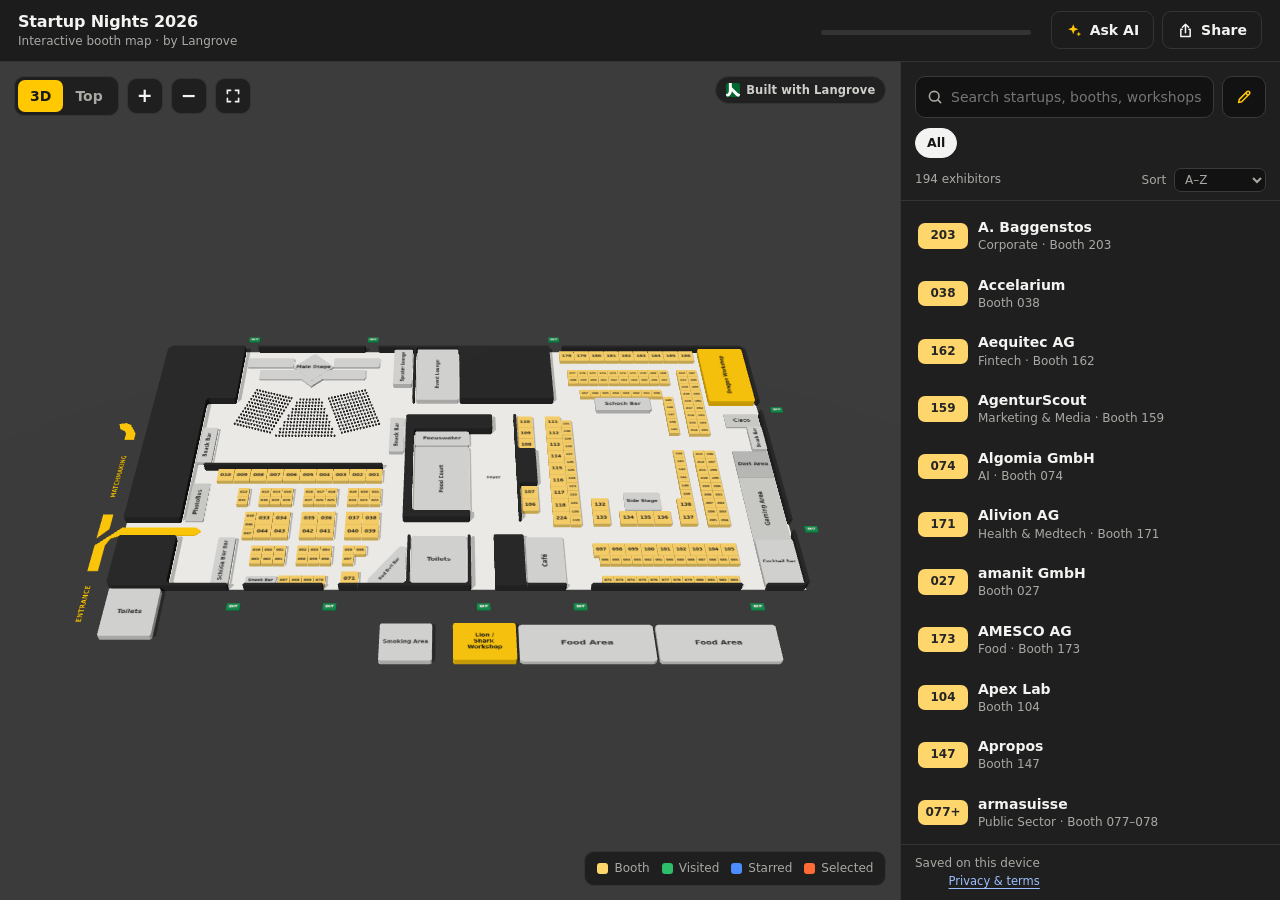
==== commit 8e88e1a3: "Remove the yellow square next to the title The header now shows only "Startup Nights 2026" and its s" ====
--- a/site/index.html
+++ b/site/index.html
@@ -18,7 +18,6 @@
 <body>
   <header class="topbar">
     <div class="brand">
-      <span class="brand-mark" aria-hidden="true"></span>
       <div>
         <h1>Startup Nights 2026</h1>
         <p><span class="sub-long">Interactive booth map · by Langrove</span><span class="sub-short">created by Langrove</span></p>
--- a/site/css/app.css
+++ b/site/css/app.css
@@ -51,7 +51,6 @@
   flex: 0 0 auto;
 }
 .brand { display: flex; align-items: center; gap: 12px; min-width: 0; }
-.brand-mark { width: 34px; height: 34px; flex: 0 0 auto; display: block; border-radius: 8px; background: var(--accent); }
 .brand h1 { margin: 0; font-size: 16px; font-weight: 800; letter-spacing: -0.01em; white-space: nowrap; }
 .brand p { margin: 0; color: var(--muted); font-size: 12px; }
 .sub-short { display: none; }
@@ -514,7 +513,6 @@
     padding: max(8px, env(safe-area-inset-top)) max(12px, env(safe-area-inset-right)) 7px max(12px, env(safe-area-inset-left));
   }
   .brand { gap: 9px; }
-  .brand-mark { width: 32px; height: 32px; border-radius: 7px; }
   .brand p { font-size: 11.5px; line-height: 1.25; }
   .sub-long { display: none; }
   .sub-short { display: inline; }
@@ -588,7 +586,6 @@
   .sub-long { display: none; }
   .sub-short { display: inline; }
   .brand h1 { font-size: 14px; line-height: 1.2; }
-  .brand-mark { width: 28px; height: 28px; border-radius: 6px; }
   .progress { order: 0; flex: 1 1 auto; margin-left: auto; display: flex; align-items: center; gap: 10px; min-width: 0; }
   .progress-bar { flex: 1; margin: 0; max-width: 160px; }
   .account { margin-left: 0; }
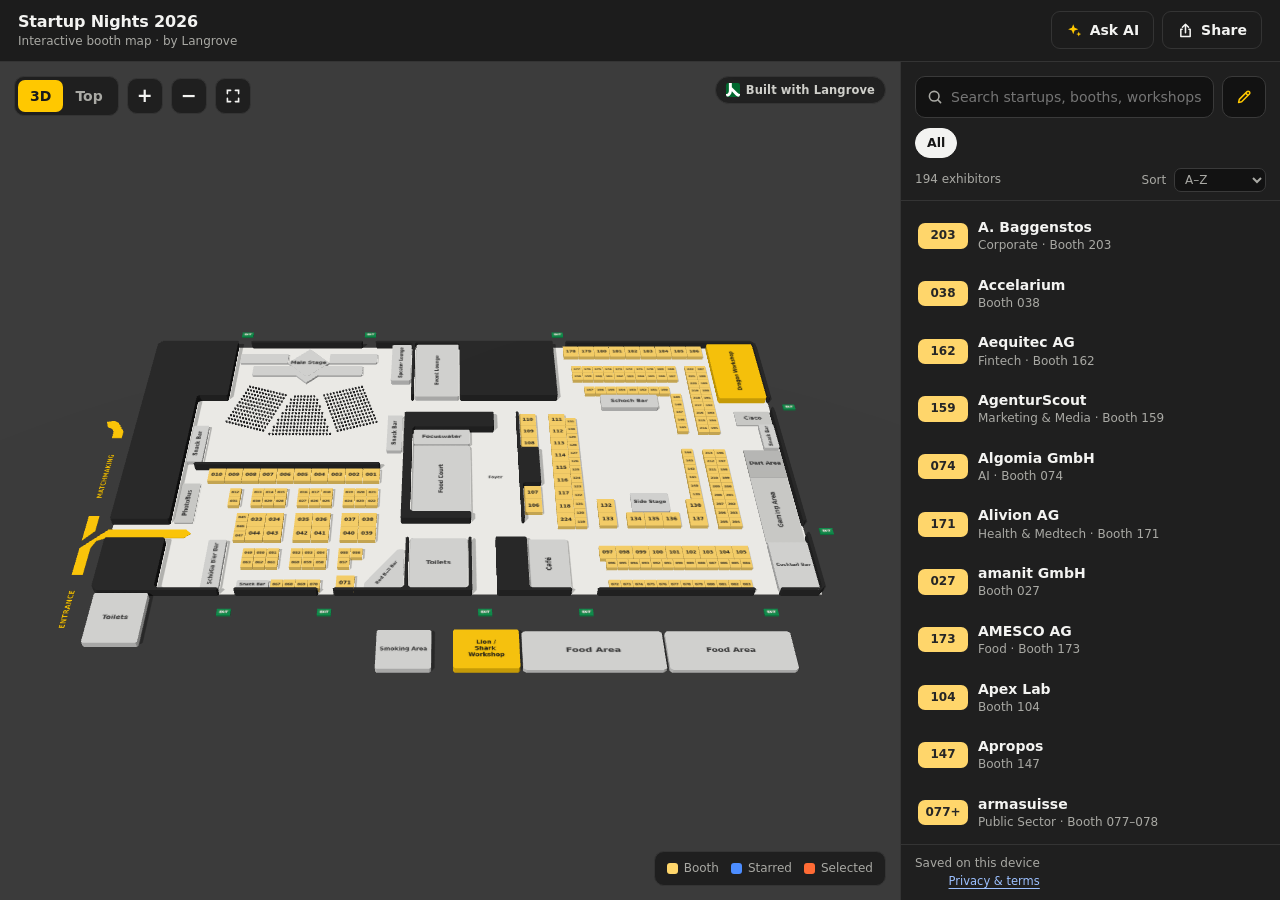
==== commit b163e29a: "Keep only the star (interested) mark, remove visited Booths are now only starred: the "Mark visited"" ====
--- a/site/index.html
+++ b/site/index.html
@@ -4,7 +4,7 @@
   <meta charset="utf-8">
   <meta name="viewport" content="width=device-width, initial-scale=1, viewport-fit=cover, interactive-widget=resizes-content">
   <title>Startup Nights 2026 Booth Map</title>
-  <meta name="description" content="Interactive 3D floor plan of Startup Nights 2026: find every startup's booth, read what they do, mark booths you visited and keep notes.">
+  <meta name="description" content="Interactive 3D floor plan of Startup Nights 2026: find every startup's booth, read what they do, star the booths you're interested in and keep notes.">
   <meta name="theme-color" content="#1c1c1c">
   <meta name="apple-mobile-web-app-capable" content="yes">
   <meta name="mobile-web-app-capable" content="yes">
@@ -24,9 +24,8 @@
       </div>
     </div>
     <div class="progress" id="progress" aria-live="polite">
-      <div class="progress-text" id="progressText"><strong id="visitedCount">0</strong> of <span id="totalCount">0</span> visited · <span id="starCount">0</span> starred</div>
-      <div class="progress-text" id="progressSignedOut" hidden>Sign in to track the booths you visit</div>
-      <div class="progress-bar" aria-hidden="true"><span id="progressFill"></span></div>
+      <div class="progress-text" id="progressText"><strong id="starCount">0</strong> starred · <span id="noteCount">0</span> with notes</div>
+      <div class="progress-text" id="progressSignedOut" hidden>Sign in to star the booths you're interested in</div>
     </div>
     <div class="account">
       <span class="sync" id="syncStatus" hidden></span>
@@ -54,7 +53,6 @@
 
       <div class="legend" aria-label="Legend">
         <span><i style="--c: var(--booth)"></i>Booth</span>
-        <span><i style="--c: var(--visited)"></i>Visited</span>
         <span><i style="--c: var(--star)"></i>Starred</span>
         <span><i style="--c: var(--selected)"></i>Selected</span>
       </div>
@@ -82,10 +80,6 @@
         <div class="detail-links" id="detailLinks"></div>
         <div id="personalSection">
         <div class="detail-actions" id="detailActions">
-          <button type="button" class="toggle visited" id="toggleVisited" aria-pressed="false">
-            <svg viewBox="0 0 20 20" width="16" height="16" aria-hidden="true"><path d="M4 10.5l4 4 8-9" fill="none" stroke="currentColor" stroke-width="2.4" stroke-linecap="round" stroke-linejoin="round"/></svg>
-            <span>Mark visited</span>
-          </button>
           <button type="button" class="toggle star" id="toggleStar" aria-pressed="false">
             <svg viewBox="0 0 20 20" width="16" height="16" aria-hidden="true"><path d="M10 2.5l2.3 4.8 5.2.7-3.8 3.6.9 5.2L10 14.3l-4.6 2.5.9-5.2L2.5 8l5.2-.7z" fill="currentColor"/></svg>
             <span>Interested</span>
@@ -96,7 +90,7 @@
           <textarea id="noteInput" rows="3" maxlength="4000" placeholder="Who did you talk to? Follow-ups, ideas…"></textarea>
         </div>
         <div class="signin-prompt" id="signinPrompt" hidden>
-          <p>Sign in to mark booths you visited and keep private notes.</p>
+          <p>Sign in to star booths you're interested in and keep private notes.</p>
           <button type="button" class="btn primary small" id="signinFromDetail">Sign in</button>
         </div>
         </div>
@@ -141,8 +135,6 @@
           <button type="button" class="chip" data-filter="notes" aria-pressed="false">Notes</button>
           <button type="button" class="chip" data-filter="places" aria-pressed="false">Places</button>
           <button type="button" class="chip" data-filter="star" aria-pressed="false">Starred</button>
-          <button type="button" class="chip" data-filter="todo" aria-pressed="false">To visit</button>
-          <button type="button" class="chip" data-filter="visited" aria-pressed="false">Visited</button>
         </div>
         <div class="list-meta">
           <span id="resultCount"></span>
@@ -207,7 +199,7 @@
     <form method="dialog" class="modal-body" id="authForm" novalidate>
       <button type="button" class="close" id="authClose" aria-label="Close">×</button>
       <h2 id="authTitle">Sign in</h2>
-      <p class="muted" id="authIntro">Sign in with your email to mark booths you visit and keep private notes. Only you can see them, on any device.</p>
+      <p class="muted" id="authIntro">Sign in with your email to star booths you're interested in and keep private notes. Only you can see them, on any device.</p>
       <div id="stepEmail">
         <label for="authEmail">Email</label>
         <input id="authEmail" type="email" autocomplete="email" inputmode="email" placeholder="you@example.com" required>
@@ -232,7 +224,7 @@
         <button type="button" class="link-btn danger-link" id="authDeleteStart">Delete my account</button>
       </div>
       <div id="stepDelete" hidden>
-        <p>This permanently deletes your account, the booths you marked, your notes, any visitor notes for your booth, and feedback you sent while signed in. This cannot be undone.</p>
+        <p>This permanently deletes your account, the booths you starred, your notes, any visitor notes for your booth, and feedback you sent while signed in. This cannot be undone.</p>
       </div>
       <p class="form-error" id="authError" role="alert"></p>
       <div class="modal-actions">
--- a/site/css/app.css
+++ b/site/css/app.css
@@ -55,11 +55,9 @@
 .brand p { margin: 0; color: var(--muted); font-size: 12px; }
 .sub-short { display: none; }
 
-.progress { margin-left: auto; min-width: 210px; }
+.progress { margin-left: auto; text-align: right; }
 .progress-text { font-size: 12.5px; color: var(--muted); white-space: nowrap; }
 .progress-text strong { color: var(--text); }
-.progress-bar { height: 5px; margin-top: 5px; border-radius: 99px; background: #333; overflow: hidden; }
-.progress-bar span { display: block; height: 100%; width: 0; background: var(--visited); transition: width .4s ease; }
 
 .account { display: flex; align-items: center; gap: 8px; }
 .share-btn { display: inline-flex; align-items: center; gap: 7px; }
@@ -225,7 +223,6 @@
   border: 1px solid var(--line); background: var(--panel-2); color: var(--text);
 }
 .toggle:hover { background: #333; }
-.toggle.visited[aria-pressed="true"] { background: var(--visited); border-color: var(--visited); color: #fff; }
 .toggle.star[aria-pressed="true"] { background: var(--star); border-color: var(--star); color: #fff; }
 .notes-label { display: flex; justify-content: space-between; font-size: 12.5px; color: var(--muted); margin-bottom: 5px; }
 textarea, .modal input {
@@ -291,8 +288,7 @@
   padding: 4px 0; border-radius: 7px; background: var(--booth); color: #262626;
   font-variant-numeric: tabular-nums;
 }
-.item.is-visited .num { background: var(--visited); color: #fff; }
-.item.is-star:not(.is-visited) .num { background: var(--star); color: #fff; }
+.item.is-star .num { background: var(--star); color: #fff; }
 .item .name { font-weight: 650; overflow: hidden; text-overflow: ellipsis; white-space: nowrap; }
 .item .sub { font-size: 12px; color: var(--muted); overflow: hidden; text-overflow: ellipsis; white-space: nowrap; }
 .item .marks { display: flex; gap: 2px; }
@@ -301,7 +297,6 @@
   border: 0; border-radius: 8px; background: transparent; color: #5d5d5a;
 }
 .mark-btn:hover { background: #333; color: var(--text); }
-.mark-btn.on.v { color: var(--visited); }
 .mark-btn.on.s { color: var(--star); }
 .empty { padding: 30px 16px; text-align: center; color: var(--muted); }
 
@@ -519,7 +514,6 @@
   .brand h1 { font-size: 15px; line-height: 1.25; }
   .progress { order: 3; flex: 1 0 100%; min-width: 0; margin: 0; display: flex; align-items: center; gap: 10px; }
   .progress-text { font-size: 12px; }
-  .progress-bar { flex: 1; margin: 0; height: 4px; }
   .account { margin-left: auto; }
   .account .btn { padding: 5px 12px; font-size: 13px; }
   .layout { flex-direction: column; }
@@ -587,7 +581,6 @@
   .sub-short { display: inline; }
   .brand h1 { font-size: 14px; line-height: 1.2; }
   .progress { order: 0; flex: 1 1 auto; margin-left: auto; display: flex; align-items: center; gap: 10px; min-width: 0; }
-  .progress-bar { flex: 1; margin: 0; max-width: 160px; }
   .account { margin-left: 0; }
   .layout { flex-direction: row; }
   .map-pane { flex: 1 1 auto; min-height: 0; }
@@ -601,7 +594,7 @@
 }
 
 @media (prefers-reduced-motion: reduce) {
-  .progress-bar span, .gesture-hint { transition: none; }
+  .gesture-hint { transition: none; }
 }
 
 /* ---------- phones and tablets in portrait: the list is a sheet over a full-screen map ---------- */
@@ -732,7 +725,6 @@
 @media (min-width: 861px) and (max-width: 1100px) {
   .sub-long { display: none; }
   .sub-short { display: inline; }
-  .progress { min-width: 160px; }
   .share-label { display: none; }
   .share-btn { min-width: 40px; justify-content: center; padding-left: 10px; padding-right: 10px; }
   .account .btn { max-width: 220px; }
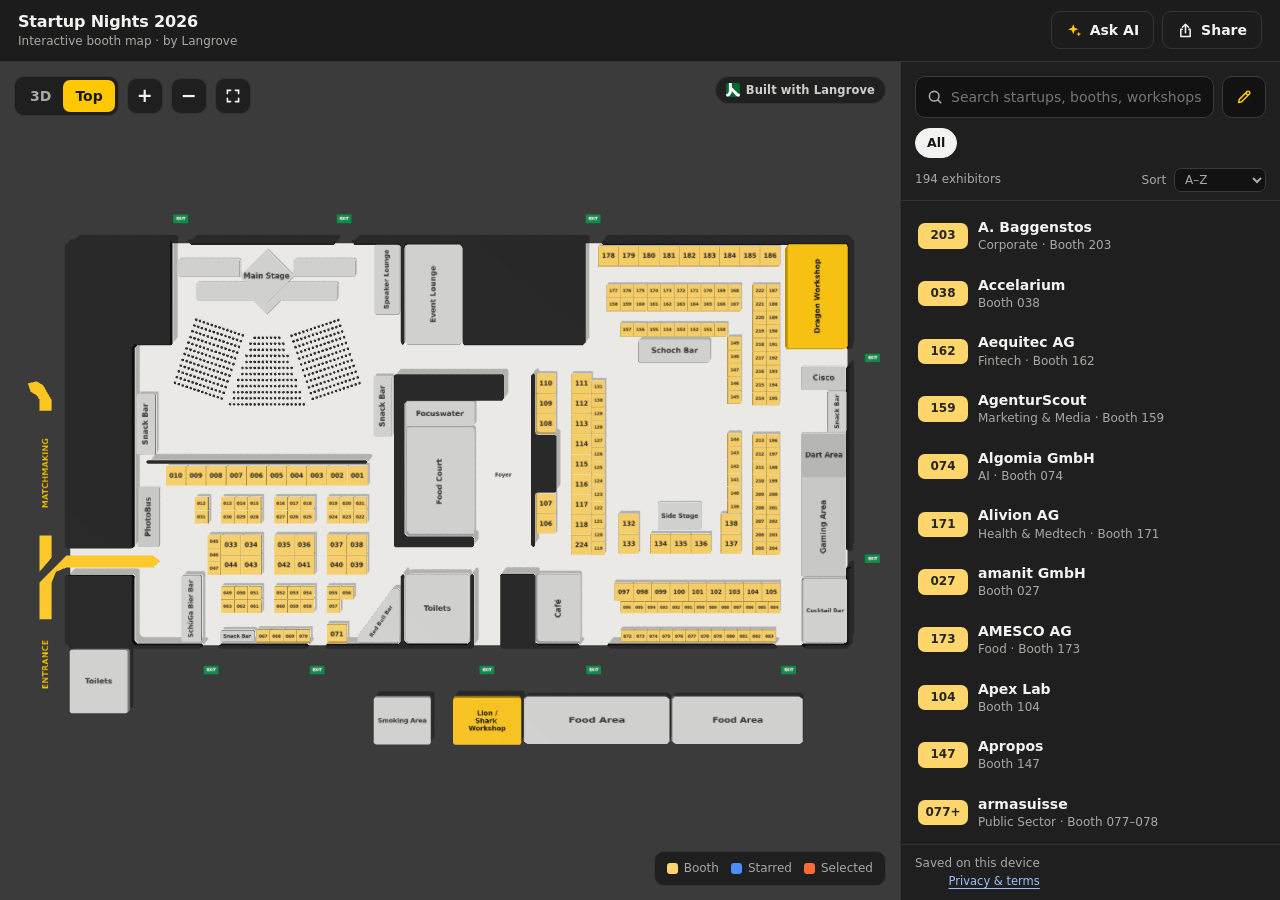
==== commit 707b4bc5: "Open the map in Top view by default The floor plan now starts in Top view with the Top button active" ====
--- a/site/index.html
+++ b/site/index.html
@@ -41,8 +41,8 @@
 
       <div class="map-tools" role="toolbar" aria-label="Map controls">
         <div class="seg" role="group" aria-label="View">
-          <button type="button" id="view3d" class="active" aria-pressed="true">3D</button>
-          <button type="button" id="view2d" aria-pressed="false">Top</button>
+          <button type="button" id="view3d" aria-pressed="false">3D</button>
+          <button type="button" id="view2d" class="active" aria-pressed="true">Top</button>
         </div>
         <button type="button" class="icon-btn" id="zoomIn" aria-label="Zoom in">+</button>
         <button type="button" class="icon-btn" id="zoomOut" aria-label="Zoom out">−</button>
@@ -67,7 +67,7 @@
       </div>
 
       <div class="tooltip" id="tooltip" role="status" hidden></div>
-      <div class="gesture-hint" id="gestureHint" hidden>Drag to rotate · pinch to zoom · two fingers to move</div>
+      <div class="gesture-hint" id="gestureHint" hidden>Drag to move · pinch to zoom · tap 3D to tilt</div>
       <div class="name-tag" id="nameTag" hidden></div>
 
       <article class="detail" id="detail" hidden aria-labelledby="detailName">
@@ -199,18 +199,11 @@
     <form method="dialog" class="modal-body" id="authForm" novalidate>
       <button type="button" class="close" id="authClose" aria-label="Close">×</button>
       <h2 id="authTitle">Sign in</h2>
-      <p class="muted" id="authIntro">Sign in with your email to star booths you're interested in and keep private notes. Only you can see them, on any device.</p>
+      <p class="muted" id="authIntro">Star booths and keep private notes.</p>
       <div id="stepEmail">
         <label for="authEmail">Email</label>
         <input id="authEmail" type="email" autocomplete="email" inputmode="email" placeholder="you@example.com" required>
-        <div class="consent">
-          <ul>
-            <li>An independent demo by Langrove for Startup Nights 2026, not an official Startup Nights app.</li>
-            <li>The AI assistant can make mistakes. Don't share personal or confidential information with it.</li>
-            <li>All data is deleted on 6 December 2026.</li>
-          </ul>
-          <label class="check"><input type="checkbox" id="authAgree"> <span>I accept the <a href="legal.html#terms" data-legal="terms">Terms of use</a> and have read the <a href="legal.html#privacy" data-legal="privacy">Privacy policy</a>.</span></label>
-        </div>
+        <label class="check consent"><input type="checkbox" id="authAgree"> <span>I agree to the <a href="legal.html#terms" data-legal="terms">Terms</a> and <a href="legal.html#privacy" data-legal="privacy">Privacy policy</a></span></label>
       </div>
       <div id="stepCode" hidden>
         <label for="authCode">6-digit code sent to <span id="authEmailEcho"></span></label>
@@ -228,7 +221,6 @@
       </div>
       <p class="form-error" id="authError" role="alert"></p>
       <div class="modal-actions">
-        <button type="button" class="btn ghost" id="authBrowse" hidden>Just browse the map</button>
         <button type="button" class="btn ghost" id="authBack" hidden>Use another email</button>
         <button type="button" class="btn ghost" id="authCancelDelete" hidden>Keep my account</button>
         <button type="submit" class="btn primary" id="authSubmit">Send code</button>
@@ -278,16 +270,9 @@
 
   <dialog class="modal" id="termsModal" aria-labelledby="termsTitle">
     <form class="modal-body" id="termsForm" novalidate>
-      <h2 id="termsTitle">Before you continue</h2>
-      <p class="muted">We updated the terms of use and privacy policy for the new AI assistant. Please accept them to keep using your account.</p>
-        <div class="consent">
-          <ul>
-            <li>An independent demo by Langrove for Startup Nights 2026, not an official Startup Nights app.</li>
-            <li>The AI assistant can make mistakes. Don't share personal or confidential information with it.</li>
-            <li>All data is deleted on 6 December 2026.</li>
-          </ul>
-          <label class="check"><input type="checkbox" id="termsAgree"> <span>I accept the <a href="legal.html#terms" data-legal="terms">Terms of use</a> and have read the <a href="legal.html#privacy" data-legal="privacy">Privacy policy</a>.</span></label>
-        </div>
+      <h2 id="termsTitle">Updated terms</h2>
+      <p class="muted">Please accept them to keep using your account.</p>
+        <label class="check consent"><input type="checkbox" id="termsAgree"> <span>I agree to the <a href="legal.html#terms" data-legal="terms">Terms</a> and <a href="legal.html#privacy" data-legal="privacy">Privacy policy</a></span></label>
       <p class="form-error" id="termsError" role="alert"></p>
       <div class="modal-actions">
         <button type="button" class="btn ghost" id="termsSignOut">Sign out</button>
--- a/site/css/app.css
+++ b/site/css/app.css
@@ -216,14 +216,17 @@
 .detail-links { display: flex; gap: 14px; flex-wrap: wrap; margin-bottom: 12px; }
 .detail-links a { color: var(--accent); font-weight: 600; text-decoration: none; }
 .detail-links a:hover { text-decoration: underline; }
-.detail-actions { display: flex; gap: 8px; margin-bottom: 12px; }
+.detail-actions { display: flex; gap: 8px; margin-bottom: 10px; }
+/* A small secondary chip: starring is a side feature, not the card's main action. */
 .toggle {
-  flex: 1; display: inline-flex; align-items: center; justify-content: center; gap: 7px;
-  padding: 9px 10px; border-radius: 9px; font-weight: 700;
-  border: 1px solid var(--line); background: var(--panel-2); color: var(--text);
-}
-.toggle:hover { background: #333; }
-.toggle.star[aria-pressed="true"] { background: var(--star); border-color: var(--star); color: #fff; }
+  flex: 0 0 auto; display: inline-flex; align-items: center; gap: 6px;
+  padding: 5px 12px 5px 10px; border-radius: 99px; font-size: 13px; font-weight: 600;
+  border: 1px solid #3a3a3a; background: transparent; color: var(--muted); cursor: pointer;
+}
+.toggle:hover { color: var(--text); border-color: #555; }
+.toggle.star[aria-pressed="true"] { color: #b9d2ff; border-color: rgba(76, 141, 255, .45); background: rgba(76, 141, 255, .12); }
+.toggle.star[aria-pressed="true"] svg { color: var(--star); }
+.name-tag .tag-star { margin-right: 4px; }
 .notes-label { display: flex; justify-content: space-between; font-size: 12.5px; color: var(--muted); margin-bottom: 5px; }
 textarea, .modal input {
   width: 100%; resize: vertical; min-height: 64px;
@@ -482,7 +485,7 @@
   .chip { min-height: 44px; padding: 6px 14px; font-size: 13.5px; }
   .mark-btn { width: 44px; height: 44px; }
   .detail .close, .modal .close { width: 44px; height: 44px; top: 4px; right: 4px; }
-  .toggle { min-height: 46px; }
+  .toggle { min-height: 40px; padding: 6px 14px 6px 12px; }
   .btn { min-height: 44px; }
   .btn.small { min-height: 44px; padding: 8px 12px; }
   .detail-links a { display: inline-block; padding: 12px 0; }
@@ -750,9 +753,7 @@
 }
 
 /* ---------- terms, privacy and feedback ---------- */
-.consent { margin-top: 14px; padding: 10px 12px; border: 1px solid #3a3a3a; border-radius: 10px; background: #171717; }
-.consent ul { margin: 0 0 8px; padding-left: 18px; font-size: 12.5px; color: #cfcfca; line-height: 1.45; }
-.consent li { margin: 3px 0; }
+.modal label.consent { margin-top: 14px; }
 .modal label.check, label.check {
   display: flex; align-items: flex-start; gap: 9px; margin: 6px 0 0; font-size: 13px; color: var(--text); line-height: 1.4; cursor: pointer;
 }
